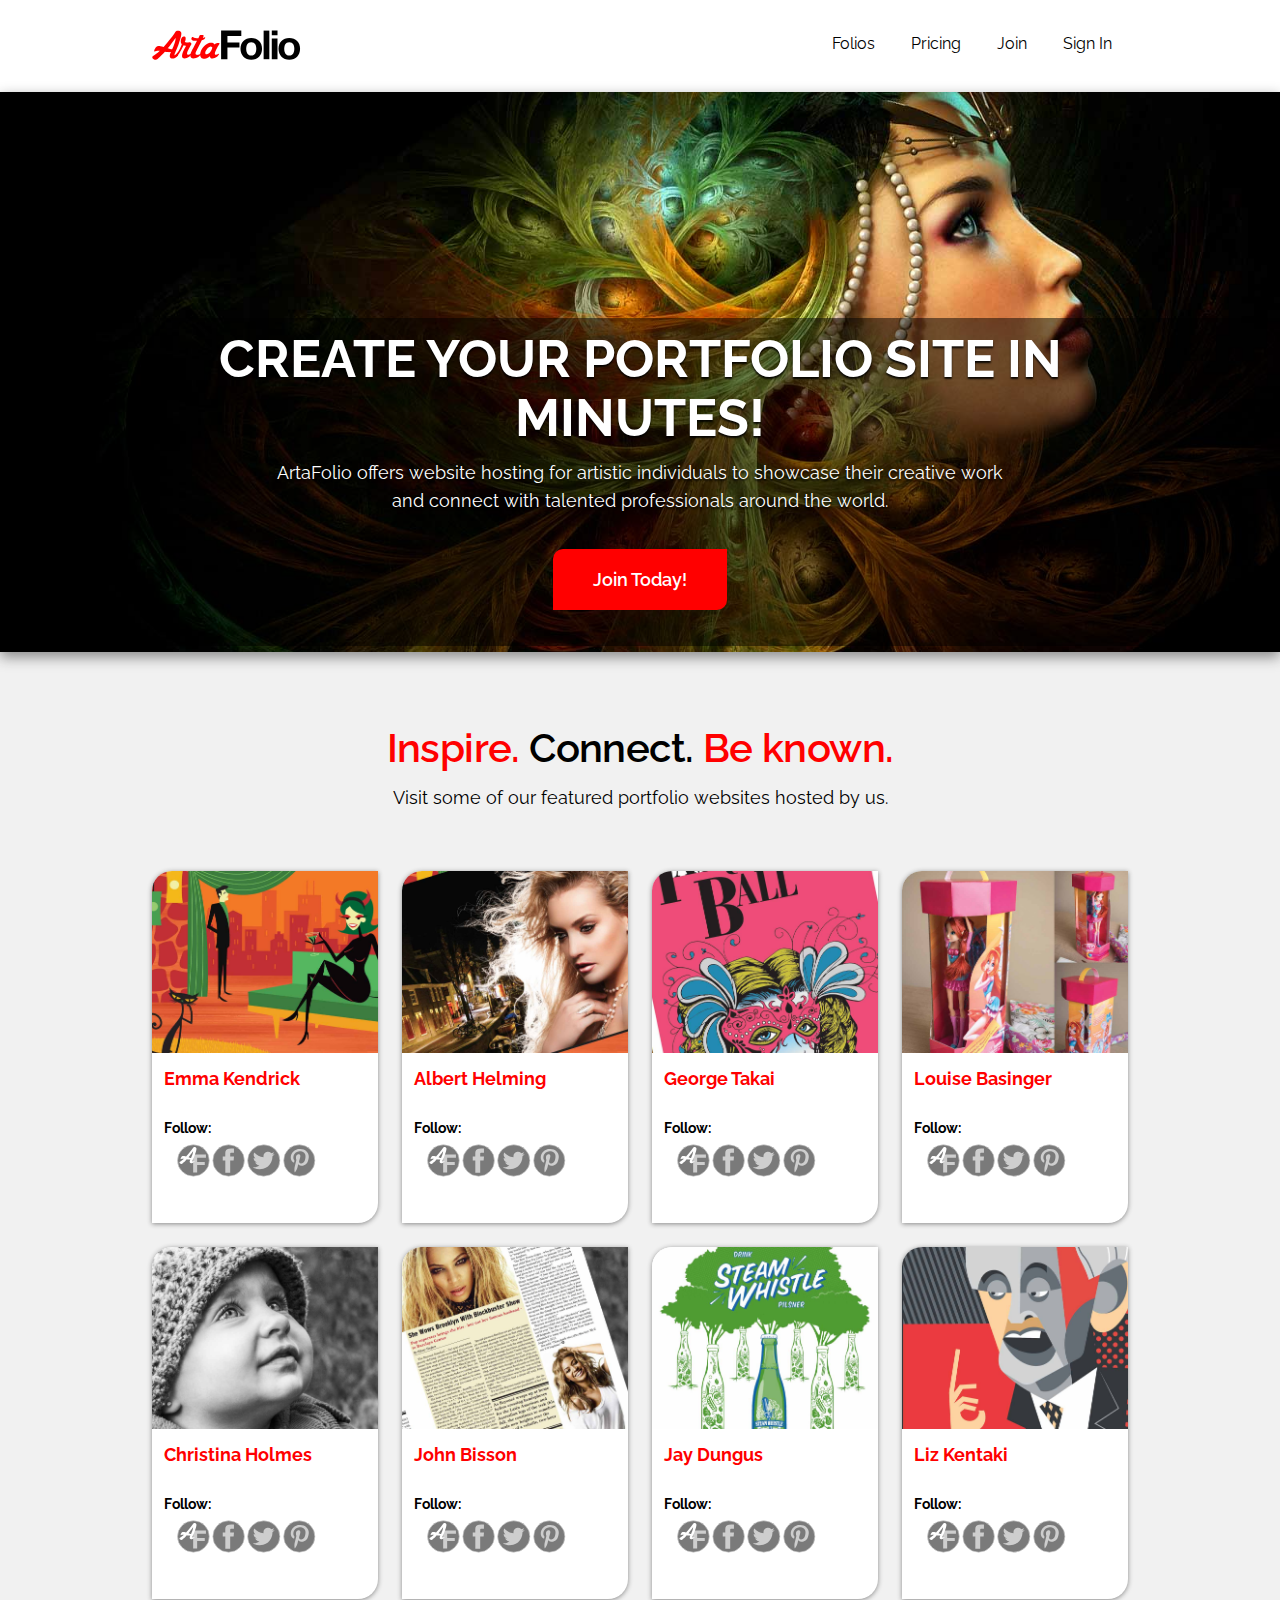
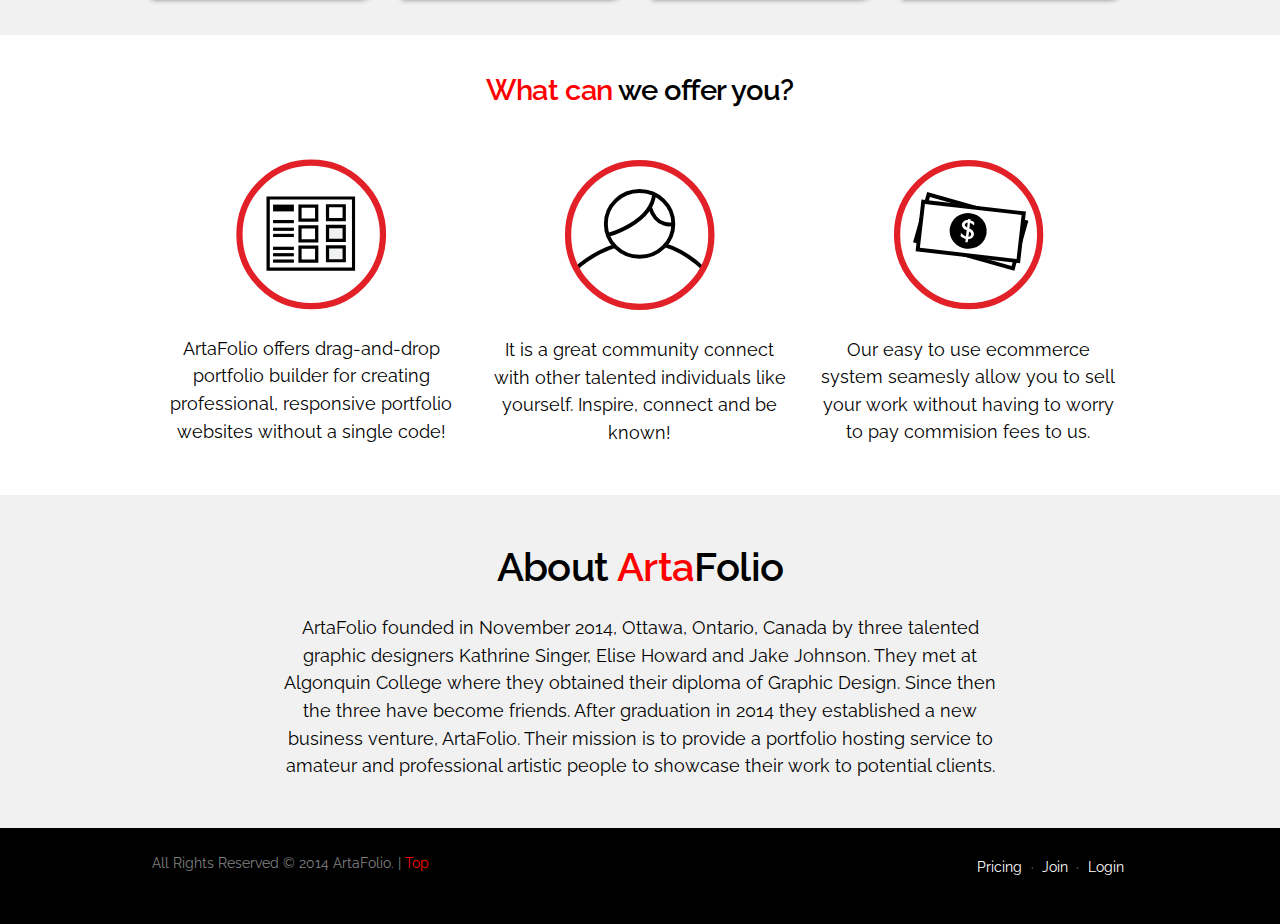
==== index.html @ c2d0f105 "Small text adjustment" ====
<!DOCTYPE html>
<html lang="en-ca">
<head>
    <meta charset="utf-8">
    <title>ArtaFolio - Create professiona</title>
    <link href="css/main.css" rel="stylesheet">
    <link href="css/grid.css" rel="stylesheet">
    <link href="css/typography.css" rel="stylesheet">
    <link href='http://fonts.googleapis.com/css?family=Raleway' rel='stylesheet' type='text/css'>
    <meta name="viewport" content="width=device-width,initial-scale=1">
</head>
<body>
    
<ul class="skip-links">
    <li><a href="#main">Skip to the main content</a></li>
    <li><a href="#nav">Skip to navigation</a></li>
</ul>
    
<header id="top" role="banner" class="gutter">
    <div class="grid grid-middle masthead pad-bottom-half">
        <div class="unit unit-xs-1 unit-s-1 unit-m-1-2 unit-l-1-2 pad-t-1-2 pad-b-1-2 center logo-left">
            <a href="index.html"><img src="images/af-logo-01.svg" class="logo push-0" alt="ArtaFolio Logo"></a>
        </div>
        <nav id="navigation" role="navigation" class="unit unit-xs-1 unit-s-1 unit-m-1-2 unit-l-1-2 float-right center">
            <ul class="nav push-0">
                <li><a class="island-1-2" href="folios.html">Folios</a></li>
                <li><a class="island-1-2" href="pricing.html">Pricing</a></li>
                <li><a class="island-1-2" href="signup.html">Join</a></li>
                <li><a class="island-1-2" href="login.html">Sign In</a></li>
            </ul>
        </nav>
    </div>
</header>

<main role="main" id="main">
    <div class="billboard">
        <div class="billboard-inside gutter pad-bottom pad-top-half">
            <h1 class="yotta h1 push-0 wrapper">Create your portfolio site in minutes!</h1>
            <p class="af-description push-0 mega pad-bottom pad-top-half">ArtaFolio offers website hosting for artistic individuals to showcase their creative work and connect with talented professionals around the world.</p>
            <div class="button-center pad-top pad-bottom">
                <a class="button-red mega strong" title="Get Started" href="pricing.html">Join Today!</a>
            </div>
        </div>
    </div>
    
    <div class="pad-top portfolio-wrapper pad-bottom">
        <div class="island">
            <h2 class="strong center zetta gutter pad-top push-0"><span class="red">Inspire.</span> Connect. <span class="red">Be known.</span></h2>
            <p class="center p-center mega pad-top-half">Visit some of our featured portfolio websites hosted by us.</p>
        </div>
        
        <div class="artblock-wrapper">
            <div class="grid gutter-1-2">
                <div class="island-1-2 unit unit-xs-1 unit-s-1-2 unit-m-1-3 unit-l-1-4">
                    <div class="artist-wrapper">
                        <div>
                            <a href="index.html"><img class="img img-wrap" src="images/artist1.jpg" alt="Artist's Portfolio"></a>
                        </div>
                        <div>
                            <h4 class="mega gutter-1-2 pad-top-half"><a href="index.html">Emma Kendrick</a></h4>
                        </div>
                        <div class="grid unit">
                            <h5 class="milli gutter-1-2 push-0">Follow:</h5>
                            <div class="grid social-network">
                                <ul class="gutter">
                                    <li><a href="index.html"><img class="img-size" src="images/af.svg" alt="ArtaFolio"></a></li>
                                    <li><a href="http://www.facebook.com"><img class="img-size" src="images/a-facebook.svg" alt="Facebook"></a></li>
                                    <li><a href="http://www.twitter.com"><img class="img-size" src="images/a-twitter.svg" alt="Twitter"></a></li>
                                    <li><a href="http://www.pinterest.com"><img class="img-size" src="images/a-pinterest.svg" alt="Pinterest"></a></li>
                                </ul>
                            </div>
                        </div>
                    </div>
                </div>

                <div class="island-1-2 unit unit-xs-1 unit-s-1-2 unit-m-1-3 unit-l-1-4">
                    <div class="artist-wrapper">
                        <div>
                            <a href="index.html"><img class="img img-wrap" src="images/artist2.jpg" alt="Artist's Portfolio"></a>
                        </div>
                        <div>
                            <h4 class="mega gutter-1-2 pad-top-half"><a href="index.html">Albert Helming</a></h4>
                        </div>
                        <div class="grid unit">
                            <h5 class="milli gutter-1-2 push-0">Follow:</h5>
                            <div class="grid social-network">
                                <ul class="gutter">
                                    <li><a href="index.html"><img class="img-size" src="images/af.svg" alt="ArtaFolio"></a></li>
                                    <li><a href="http://www.facebook.com"><img class="img-size" src="images/a-facebook.svg" alt="Facebook"></a></li>
                                    <li><a href="http://www.twitter.com"><img class="img-size" src="images/a-twitter.svg" alt="Twitter"></a></li>
                                    <li><a href="http://www.pinterest.com"><img class="img-size" src="images/a-pinterest.svg" alt="Pinterest"></a></li>
                                </ul>
                            </div>
                        </div>
                    </div>
                </div>

                <div class="island-1-2 unit unit-xs-1 unit-s-1-2 unit-m-1-3 unit-l-1-4">
                    <div class="artist-wrapper">
                        <div>
                            <a href="index.html"><img class="img img-wrap" src="images/artist3.jpg" alt="Artist's Portfolio"></a>
                        </div>
                        <div>
                            <h4 class="mega gutter-1-2 pad-top-half"><a href="index.html">George Takai</a></h4>
                        </div>
                        <div class="grid unit">
                            <h5 class="milli gutter-1-2 push-0">Follow:</h5>
                            <div class="grid social-network">
                                <ul class="gutter">
                                    <li><a href="index.html"><img class="img-size" src="images/af.svg" alt="ArtaFolio"></a></li>
                                    <li><a href="http://www.facebook.com"><img class="img-size" src="images/a-facebook.svg" alt="Facebook"></a></li>
                                    <li><a href="http://www.twitter.com"><img class="img-size" src="images/a-twitter.svg" alt="Twitter"></a></li>
                                    <li><a href="http://www.pinterest.com"><img class="img-size" src="images/a-pinterest.svg" alt="Pinterest"></a></li>
                                </ul>
                            </div>
                        </div>
                    </div>
                </div>

                <div class="island-1-2 unit unit-xs-1 unit-s-1-2 unit-m-1-3 unit-l-1-4">
                    <div class="artist-wrapper">
                        <div>
                            <a href="index.html"><img class="img img-wrap" src="images/artist4.jpg" alt="Artist's Portfolio"></a>
                        </div>
                        <div>
                            <h4 class="mega gutter-1-2 pad-top-half"><a href="index.html">Louise Basinger</a></h4>
                        </div>
                        <div class="grid unit">
                            <h5 class="milli gutter-1-2 push-0">Follow:</h5>
                            <div class="grid social-network">
                                <ul class="gutter">
                                    <li><a href="index.html"><img class="img-size" src="images/af.svg" alt="ArtaFolio"></a></li>
                                    <li><a href="http://www.facebook.com"><img class="img-size" src="images/a-facebook.svg" alt="Facebook"></a></li>
                                    <li><a href="http://www.twitter.com"><img class="img-size" src="images/a-twitter.svg" alt="Twitter"></a></li>
                                    <li><a href="http://www.pinterest.com"><img class="img-size" src="images/a-pinterest.svg" alt="Pinterest"></a></li>
                                </ul>
                            </div>
                        </div>
                    </div>
                </div>

                <div class="island-1-2 unit unit-xs-1 unit-s-1-2 unit-m-1-3 unit-l-1-4">
                    <div class="artist-wrapper">
                        <div>
                            <a href="index.html"><img class="img img-wrap" src="images/artist5.jpg" alt="Artist's Portfolio"></a>
                        </div>
                        <div>
                            <h4 class="mega gutter-1-2 pad-top-half"><a href="index.html">Christina Holmes</a></h4>
                        </div>
                        <div class="grid unit">
                            <h5 class="milli gutter-1-2 push-0">Follow:</h5>
                            <div class="grid social-network">
                                <ul class="gutter">
                                    <li><a href="index.html"><img class="img-size" src="images/af.svg" alt="ArtaFolio"></a></li>
                                    <li><a href="http://www.facebook.com"><img class="img-size" src="images/a-facebook.svg" alt="Facebook"></a></li>
                                    <li><a href="http://www.twitter.com"><img class="img-size" src="images/a-twitter.svg" alt="Twitter"></a></li>
                                    <li><a href="http://www.pinterest.com"><img class="img-size" src="images/a-pinterest.svg" alt="Pinterest"></a></li>
                                </ul>
                            </div>
                        </div>
                    </div>
                </div>

                <div class="island-1-2 unit unit-xs-1 unit-s-1-2 unit-m-1-3 unit-l-1-4">
                    <div class="artist-wrapper">
                        <div>
                            <a href="index.html"><img class="img img-wrap" src="images/artist6.jpg" alt="Artist's Portfolio"></a>
                        </div>
                        <div>
                            <h4 class="mega gutter-1-2 pad-top-half"><a href="index.html">John Bisson</a></h4>
                        </div>
                        <div class="grid unit">
                            <h5 class="milli gutter-1-2 push-0">Follow:</h5>
                            <div class="grid social-network">
                                <ul class="gutter">
                                    <li><a href="index.html"><img class="img-size" src="images/af.svg" alt="ArtaFolio"></a></li>
                                    <li><a href="http://www.facebook.com"><img class="img-size" src="images/a-facebook.svg" alt="Facebook"></a></li>
                                    <li><a href="http://www.twitter.com"><img class="img-size" src="images/a-twitter.svg" alt="Twitter"></a></li>
                                    <li><a href="http://www.pinterest.com"><img class="img-size" src="images/a-pinterest.svg" alt="Pinterest"></a></li>
                                </ul>
                            </div>
                        </div>
                    </div>
                </div>

                <div class="island-1-2 unit unit-xs-1 unit-s-1-2 unit-m-1-3 unit-l-1-4">
                    <div class="artist-wrapper">
                        <div>
                            <a href="index.html"><img class="img img-wrap" src="images/artist7.jpg" alt="Artist's Portfolio"></a>
                        </div>
                        <div>
                            <h4 class="mega gutter-1-2 pad-top-half"><a href="index.html">Jay Dungus</a></h4>
                        </div>
                        <div class="grid unit">
                            <h5 class="milli gutter-1-2 push-0">Follow:</h5>
                            <div class="grid social-network">
                                <ul class="gutter">
                                    <li><a href="index.html"><img class="img-size" src="images/af.svg" alt="ArtaFolio"></a></li>
                                    <li><a href="http://www.facebook.com"><img class="img-size" src="images/a-facebook.svg" alt="Facebook"></a></li>
                                    <li><a href="http://www.twitter.com"><img class="img-size" src="images/a-twitter.svg" alt="Twitter"></a></li>
                                    <li><a href="http://www.pinterest.com"><img class="img-size" src="images/a-pinterest.svg" alt="Pinterest"></a></li>
                                </ul>
                            </div>
                        </div>
                    </div>
                </div>

                <div class="island-1-2 unit unit-xs-1 unit-s-1-2 unit-m-1-3 unit-l-1-4">
                    <div class="artist-wrapper">
                        <div>
                            <a href="index.html"><img class="img img-wrap" src="images/artist8.jpg" alt="Artist's Portfolio"></a>
                        </div>
                        <div>
                            <h4 class="mega gutter-1-2 pad-top-half"><a href="index.html">Liz Kentaki</a></h4>
                        </div>
                        <div class="grid unit">
                            <h5 class="milli gutter-1-2 push-0">Follow:</h5>
                            <div class="grid social-network">
                                <ul class="gutter">
                                    <li><a href="index.html"><img class="img-size" src="images/af.svg" alt="ArtaFolio"></a></li>
                                    <li><a href="http://www.facebook.com"><img class="img-size" src="images/a-facebook.svg" alt="Facebook"></a></li>
                                    <li><a href="http://www.twitter.com"><img class="img-size" src="images/a-twitter.svg" alt="Twitter"></a></li>
                                    <li><a href="http://www.pinterest.com"><img class="img-size" src="images/a-pinterest.svg" alt="Pinterest"></a></li>
                                </ul>
                            </div>
                        </div>
                    </div>
                </div>
            </div>
        </div>
    </div>
    
    <div class="wrapper-white island">
        <div class="grid pad-top-half">
            <div class="artblock-wrapper">
                <div class="unit unit-xs-1 unit-s-1 unit-m-1 unit-l-1">
                    <h2 class="center strong gutter-half exa"><span class="red">What can</span> we offer you?</h2>
                </div>
            
                <div class="grid pad-top">
                    <div class="gutter-half unit unit-xs-1 unit-s-1 unit-m-1-3 unit-l-1-3">
                        <img class="pad-top pad-bottom half-size" src="images/af-icons-02.svg" alt="Create your own portfolio site">
                        <p class="mega center">ArtaFolio offers drag-and-drop portfolio builder for creating professional, responsive portfolio websites without a single code!</p>
                    </div>
                    <div class="gutter-half unit unit-xs-1 unit-s-1-2 unit-m-1-3 unit-l-1-3">
                        <img class="pad-top pad-bottom half-size" src="images/af-icons-01.svg" alt="Connect with other artists">
                        <p class="mega center">It is a great community connect with other talented individuals like yourself. Inspire, connect and be known!</p>
                    </div>
                    <div class="gutter-half unit unit-xs-1 unit-s-1-2 unit-m-1-3 unit-l-1-3">
                        <img class="pad-top pad-bottom half-size" src="images/af-icons-03.svg" alt="Sell your own works">
                        <p class="mega center">Our easy to use ecommerce system seamesly allow you to sell your work without having to worry to pay commision fees to us.<p>
                    </div>
                </div>
            </div>
        </div>
    </div>

    <div class="portfolio-wrapper island">
        <h2 class="strong center zetta island push-0">About <span class="red">Arta</span>Folio</h2>
        <p class="center p-center mega">ArtaFolio founded in November 2014, Ottawa, Ontario, Canada by three talented graphic designers Kathrine Singer, Elise Howard and Jake Johnson. They met at Algonquin College where they obtained their diploma of Graphic Design. Since then the three have become friends. After graduation in 2014 they established a new business venture, ArtaFolio. Their mission is to provide a portfolio hosting service to amateur and professional artistic people to showcase their work to potential clients.</p> 
    </div>
</main>    
    
<footer class="footer pad-bottom pad-top">
    <div role="contentinfo" class="wrapper-footer">
        <p class="copyright gutter milli">All Rights Reserved © 2014 ArtaFolio. | <a href="#top">Top</a></p>
        <nav>
            <ul class="nav nav-footer gutter">
                <li class="milli"><a href="pricing.html">Pricing</a></li>
                <li class="milli"><a href="signup.html">Join</a></li>
                <li class="milli"><a href="login.html">Login</a></li>
            </ul>
        </nav>
    </div>
</footer>
</body>
</html>
---- css/main.css ----
@-moz-viewport { width: device-width; scale: 1; }
@-ms-viewport { width: device-width; scale: 1; }
@-o-viewport { width: device-width; scale: 1; }
@-webkit-viewport { width: device-width; scale: 1; }
@viewport { width: device-width; scale: 1; }

html {
    margin: 0;
    padding: 0;

    box-sizing: border-box;

    font: normal 100%/1.5 sans-serif;
    -moz-text-size-adjust: 100%;
    -ms-text-size-adjust: 100%;
    -webkit-text-size-adjust: 100%;
    text-size-adjust: 100%;
}

@media only screen and (min-width: 70em) {
    
    html {
        font-size: 110%;
    }
    
}

@media only screen and (min-width: 90em) {
    
    html {
        font-size: 120%;
    }
    
}

@media only screen and (min-width: 120em) {
    
    html {
        font-size: 130%;
    }
    
}

*, *:before, *:after {
    box-sizing: inherit;
}

body {
    margin: 0;
    padding: 0;
    height: 100vh;
}

.body-login {
    background-color: #f1f1f1;
}

/* ------------ KEYBOARD USE SETTINGS and LINKS starts ------------ */

a,
a:link, 
a:visited {
    outline:  none;
    color: red;
    text-decoration: none;
}

a:focus {
    outline: 2px solid #c1c1c1;
}

a:hover,
a:active {
    outline: none;
}

.skip-links {
    margin: 0;
    padding: 0;
    list-style-type: none;
}

.skip-links a {
    position: absolute;
    top: -3em;
    padding: 0.5em 0.75em;
    background-color: #000;
    color: #fff;
    font-weight: bold;
    font-size: 1.25em;
    text-decoration: none;
}

.skip-links a:focus {
    top: 0;
}

/* ------------ KEYBOARD USE SETTINGS and LINKS ends ------------ */
.img {
    display: block;
    width: 100%;
}

.img-wrap {
    border-radius: 20px 0px 0px 0px;
}

/* ------------ NAVIGATION starts ------------ */

.masthead {
    overflow: hidden;
}

.logo {
    height: 2em;
    margin-left: auto;
    margin-right: auto;
}

.nav {
    list-style-type: none;
    padding: 0;
    margin: 0;
}

.top-bar {
    background-color: #fff;
}

.nav a,
.nav a:link,
.nav a:visited {
    display: block;
    padding: 1rem;
    color: #000;
    text-decoration: none;
    background-color: #fff;
    border-radius: 10px 0px 10px 0px;
}

.nav-footer {
    list-style-type: none;
    padding: 0;
    margin: 0;
}

.nav a:hover,
.nav a:focus,
.nav a:active 
.nav .nav-current,
.nav .nav-current:link,
.nav .nav-current:visited {
    background-color: red;
    color: #fff;
    border-radius: 10px 0px 10px 0px;
    transition: all 0.3s ease 0s;
}

/* ------------ NAVIGATION ends ------------ */

/* ------------ BILLBOARD starts ------------ */

.billboard {
    margin: inherit;
    background-image: url(../images/artafolio.jpg);
    background-size: cover;
    background-repeat: no-repeat;
    background-position: top center;
    background-color: black;
    overflow: hidden;
    position: relative;
    height: 35rem;
    width: 100%;
    box-shadow: 0px 5px 13px #888888;
}

.billboard-inside {
    background-color: rgba(0,0,0,0.5);
    position: absolute;
    bottom: 1%;
    margin: 0 auto;
    width: 100%;
}

.bb-wrapper {
    background-color: #f1f1f1;
    border-top: 1px solid #c2c2c2;
}

.h1 {
    color: #fff;
    text-align: center;
    text-transform: uppercase;
    text-shadow: 0px 2px 2px rgba(0, 0, 0, 0.9);
    margin: 0;
}

h2 {
    font-weight: 500;
}

.af-description {
    text-align: center;
    font-size: 1.2em;
    color: #fff;
    text-shadow: 0px 2px 2px rgba(0, 0, 0, 0.9); 
}

/* ------------ BILLBOARD ends ------------ */

/* ------------ FEATURED starts ------------ */

.portfolio-wrapper {
    background-color: #f1f1f1;
}

.artist-wrapper {
    background-color: #fff;
    border-radius: 20px 0px 20px 0px;
    box-shadow: 0px 1px 5px #888888;  
    height: 100%;
}

.overflow {
    clear: left;
    padding: 0;
    margin: 0;
    float: left;
}

.social-network {
    margin: 0;
    height: auto;
    display: block;
}

.social-network li {
    line-height: 3rem;
}

.social-network ul li {
    margin: 2% 0;
    padding: 0;
    float: left;	
    border: 0px solid lightgray;
    list-style: none;
}

.img-size {
    width: 2.2em;
}

.img-size-lg {
    width: 4.2em;
}

.img-size-xlg {
    width: 18em;
}

.strong {
    font-weight: 600;
}

/* ------------ FEATURED ends ------------ */

/* ------------ COLOURS CENTERED-ELEMENTS MISC starts ------------ */

.center {
    text-align: center;
}

.center-div {
    margin-left: auto;
    margin-right: auto;    
}

.section-dark {
    background-color: #fff;
}

.red {
    color: red;
}

.black {
    color: #000;
}

.white {
    color: #fff;
}

.wrapper-white {
    background-color: #fff;
}

.br {
    display: block; 
}

ul {
    list-style: none;
    padding: 0;
    margin: 0;
}

li {
    padding-bottom: .5em;
}

.half-size {
    width: 50%;
    display: block;
    margin: 0 auto;
}

.mar-pad-0 { 
    margin: 0; 
    padding: 0;
}

/* ------------ COLOURS CENTERED-ELEMENTS MISC ends ------------ */

/* ------------ Buttons starts ------------ */

.button-center {
    text-align: center;
}

.button-red, 
.button-red:link, 
.button-red:visited,
.button-red:active {

    background: red; 
    text-align: center; 
    padding: 20px 40px 20px 40px; 
    color: #fff;  
    text-decoration: none;  
    line-height: 2em; 
    margin-top: 20px;
    border-radius: 10px 0px;
    transition: all 0.3s ease 0s;
}

.button-red:hover {
    background: #fff;
    color: red;
}

/* ------------ Buttons ends ------------ */

/* ------------ FOOTER starts ------------ */

.footer {
    background-color: #000;
    overflow: hidden;
}

/* ------------ FOOTER ends ------------ */

/* ------------ FORMS starts ------------ */

.forms {
    background-color: #fff;
    overflow: hidden;
}

label{
    display: block;
}

input + label {
    display: inline-block;
}

input {
    border-radius: 10px;
    border: 1px solid #000;
    padding: 1em;
    color: grey;
}

textarea {
    width: 100%;
    height: 22em;
}

button {
    font-size: 1.5em;
    font-family: sans-serif;
    background-color: red;
    cursor: pointer;
    color: #fff;
    border: 0px;
    padding: 20px;
    border-radius: 10px 0px;
    transition: all 0.3s ease 0s;
}

.button {
    text-align: center;
}

button:hover {
    background-color: #000;;
}

fieldset {
    padding: 0;
    border-style: none;
}

.field {
    width: 100%;
    height: 3em;
}

.radio {
    white-space: nowrap;
    padding-right: 1em;
}

/* ------------ PRICE starts ------------ */

.price-list li {
    list-style-type: none;
    width: auto;
    padding: .5em;
    margin: 0;
    background-color: #f1f1f1;
    border-bottom: 1px solid #f1f1f1;
    display: block;
    text-align: center;
    height: 100%;
}


.price-list ul {
    display: block;
}

.price-wrapper {
    margin: 0;
    padding: 0;
}

.price-list {
    padding: 0;
    margin: 0;
}

.price-title {
    background: black; 
    text-align: center; 
    padding: 20px 30px 20px 30px; 
    color: #fff;  
    text-decoration: none;  
    line-height: 2em; 
    margin: 0px;
    border-radius: 10px 0px;
}

/* ------------ PRICE ends ------------ */

/* ------------ NAVIGATION footer starts ------------ */

.nav-footer {
    list-style-type: none;
    padding: 0;
    margin: 0;
}

.nav-footer a,
.nav-footer a:link,
.nav-footer a:visited {
    display: block;
    padding: .5rem;
    color: #fff;
    text-decoration: none;
    background-color: #000;
    border-radius: 10px 0px 10px 0px;
}

.nav-footer a:hover,
.nav-footer a:focus,
.nav-footer a:active 
.nav-footer .nav-footer-current,
.nav-footer .nav-footer-current:link,
.nav-footer .nav-footer-current:visited {
    background-color: red;
    color: #fff;
    border-radius: 10px 0px 10px 0px;
    transition: all 0.3s ease 0s;
}

.wrapper-footer {
    color: grey;
}

/* ------------ NAVIGATION footer ends ------------ */


@media only screen and (min-width: 33em) {
    
    .nav, nav-footer {
        text-align: center;
    }

    .nav li, nav-footer li {
        display: inline-block;
    }
    
    .copyright {
        text-align: center;
    }
    
    .hidden {
        display: inline;
    }
    
    .nav-footer a,
    .nav-footer a:link,
    .nav-footer a:visited {
        display: inline-block;
        padding: .3em;
    }

    .nav-footer li::after {
        content: "·";
        display: inline-block;
        width: 0.5em;

        color: #666;
        text-align: right;
    }

    .nav-footer li:last-child::after {
        content: none;
    }
    
    .af-description, .p-center {
        width: 80%;
        margin-left: auto;
        margin-right: auto;
  }
    
    .form-wrapper {
        width: 30em;
    }
    
    .price-wrapper {
        margin-left: auto;
        margin-right: auto;
   }
    
    form {
        margin-left: auto;
        margin-right: auto;
        width: 23em;
    }
    
    .pr {
        width: 80%;
    }
        
}

@media only screen and (min-width: 51em) {
    
    .nav {
        text-align: center;
    }
    
    .nav-footer {
        float: right;
    }
    
    .copyright {
        float: left;
    }
    
    .artblock-wrapper, .wrapper-footer {
        width: 90%;
        margin-left: auto;
        margin-right: auto;
    }
    
    .logo-left {
        text-align: left;
    }
    
    .nav {
        float: right;
    }
    
     .af-description, .p-center, .wrapper{
        width: 80%;
        margin-left: auto;
        margin-right: auto;
     }
    
    header {
        width: 85%;
        margin-left: auto;
        margin-right: auto;
    }
    
    .pr {
        width: 100%;
    }
    
    .float-left {
        float: left;
        clear: left;
        text-align: left;
        padding: 0;
    }
    
    .float-right {
        float: right;
        clear: right;
        text-align: right;
        padding: 0;
    }
    
    .original {
        width: 100%;
    }
    
}

@media only screen and (min-width: 70em) {
    
    .artblock-wrapper, .wrapper-footer, header {
        width: 80%;
        margin-left: auto;
        margin-right: auto;
    }
    
    .af-description, .p-center {
        width: 60%;
        margin-left: auto;
        margin-right: auto;
    }        
    
}
---- css/grid.css ----
.grid {
  margin: 0;
  padding: 0;
  letter-spacing: -0.31em;
  text-rendering: optimizespeed;
  display: -webkit-flex;
  -webkit-flex-flow: row wrap;
  display: -ms-flexbox;
  -ms-flex-flow: row wrap;
}

.grid-bottom {
  -webkit-align-items: flex-end;
  -ms-align-items: flex-end;
}

.grid-middle {
  -webkit-align-items: center;
  -ms-align-items: center;
}

.opera-only :-o-prefocus, .grid {
  word-spacing: -0.43em;
}

.unit {
  letter-spacing: normal;
  text-rendering: auto;
  vertical-align: top;
  word-spacing: normal;
  display: inline-block;
  visibility: visible;
}

.grid-bottom .unit {
  vertical-align: bottom;
}

.grid-middle .unit {
  vertical-align: middle;
}

.unit-xs-hidden {
  display: none;
  visibility: hidden;
}

.unit-xs-1 {
  display: block;
  visibility: visible;
  width: 100%;
}

.unit-offset-xs-0 {
  margin-left: 0;
}

.unit-xs-1-2 {
  width: 50.0000%;
}

.unit-offset-xs-1-2 {
  margin-left: 50.0000%;
}

.unit-xs-1-3 {
  width: 33.3333%;
}

.unit-offset-xs-1-3 {
  margin-left: 33.3333%;
}

.unit-xs-2-3 {
  width: 66.6667%;
}

.unit-offset-xs-2-3 {
  margin-left: 66.6667%;
}

.unit-xs-1-4 {
  width: 25.0000%;
}

.unit-offset-xs-1-4 {
  margin-left: 25.0000%;
}

.unit-xs-3-4 {
  width: 75.0000%;
}

.unit-offset-xs-3-4 {
  margin-left: 75.0000%;
}

.unit-xs-1-2,.unit-xs-1-3,.unit-xs-2-3,.unit-xs-1-4,.unit-xs-3-4 {
  display: inline-block;
  visibility: visible;
}

@media only screen and (min-width: 33em) {

.unit-s-hidden {
  display: none;
  visibility: hidden;
}

.unit-s-1 {
  display: block;
  visibility: visible;
  width: 100%;
}

.unit-offset-s-0 {
  margin-left: 0;
}

.unit-s-1-2 {
  width: 50.0000%;
}

.unit-offset-s-1-2 {
  margin-left: 50.0000%;
}

.unit-s-1-3 {
  width: 33.3333%;
}

.unit-offset-s-1-3 {
  margin-left: 33.3333%;
}

.unit-s-2-3 {
  width: 66.6667%;
}

.unit-offset-s-2-3 {
  margin-left: 66.6667%;
}

.unit-s-1-4 {
  width: 25.0000%;
}

.unit-offset-s-1-4 {
  margin-left: 25.0000%;
}

.unit-s-3-4 {
  width: 75.0000%;
}

.unit-offset-s-3-4 {
  margin-left: 75.0000%;
}

.unit-s-1-2,.unit-s-1-3,.unit-s-2-3,.unit-s-1-4,.unit-s-3-4 {
  display: inline-block;
  visibility: visible;
}

}

@media only screen and (min-width: 51em) {

.unit-m-hidden {
  display: none;
  visibility: hidden;
}

.unit-m-1 {
  display: block;
  visibility: visible;
  width: 100%;
}

.unit-offset-m-0 {
  margin-left: 0;
}

.unit-m-1-2 {
  width: 50.0000%;
}

.unit-offset-m-1-2 {
  margin-left: 50.0000%;
}

.unit-m-1-3 {
  width: 33.3333%;
}

.unit-offset-m-1-3 {
  margin-left: 33.3333%;
}

.unit-m-2-3 {
  width: 66.6667%;
}

.unit-offset-m-2-3 {
  margin-left: 66.6667%;
}

.unit-m-1-4 {
  width: 25.0000%;
}

.unit-offset-m-1-4 {
  margin-left: 25.0000%;
}

.unit-m-3-4 {
  width: 75.0000%;
}

.unit-offset-m-3-4 {
  margin-left: 75.0000%;
}

.unit-m-1-2,.unit-m-1-3,.unit-m-2-3,.unit-m-1-4,.unit-m-3-4 {
  display: inline-block;
  visibility: visible;
}

}

@media only screen and (min-width: 70em) {

.unit-l-hidden {
  display: none;
  visibility: hidden;
}

.unit-l-1 {
  display: block;
  visibility: visible;
  width: 100%;
}

.unit-offset-l-0 {
  margin-left: 0;
}

.unit-l-1-2 {
  width: 50.0000%;
}

.unit-offset-l-1-2 {
  margin-left: 50.0000%;
}

.unit-l-1-3 {
  width: 33.3333%;
}

.unit-offset-l-1-3 {
  margin-left: 33.3333%;
}

.unit-l-2-3 {
  width: 66.6667%;
}

.unit-offset-l-2-3 {
  margin-left: 66.6667%;
}

.unit-l-1-4 {
  width: 25.0000%;
}

.unit-offset-l-1-4 {
  margin-left: 25.0000%;
}

.unit-l-3-4 {
  width: 75.0000%;
}

.unit-offset-l-3-4 {
  margin-left: 75.0000%;
}

.unit-l-1-2,.unit-l-1-3,.unit-l-2-3,.unit-l-1-4,.unit-l-3-4 {
  display: inline-block;
  visibility: visible;
}

}
---- css/typography.css ----
html {
  font: normal 100%/1.5 'Raleway', sans-serif;
}

h2, h3, h4, h5, h6,
p, ul, ol, dl, dd, figure,
blockquote, details, hr,
fieldset, pre, table {
  margin: 0 0 1.5rem;
}

.yotta {
  font-size: 3.2807rem;
  line-height: 1.1154;
}

.zetta {
  font-size: 2.5273rem;
  line-height: 1.1798;
}

h1, .exa {
  font-size: 1.8020rem;
  line-height: 1.3648;
  margin: 0;

}

h2, .peta {
  font-size: 1.6018rem;
  line-height: 1.8729;
  letter-spacing: -0.015em;
}

h3, .tera {
  font-size: 1.4238rem;
  line-height: 1.2835;
}

h4, .giga {
  font-size: 1.2656rem;
  line-height: 1.27;
}

h5, .mega {
  font-size: 1.1250rem;
  line-height: 1.5333;
}

h6, .kilo {
  font-size: 1.0000rem;
  line-height: 1.5000;
}

small, .milli {
  font-size: 0.8889rem;
  line-height: 1.6875;
}

.micro {
  font-size: 0.7901rem;
  line-height: 1.3984;
}

sub,
sup {
  font-size: 75%;
  line-height: 1px;
  position: relative;
  vertical-align: baseline;
}

sup {
  top: -0.5em;
}

sub {
  bottom: -0.25em;
}

.push {
  margin-bottom: 1.5rem;
}

.push-none, .push-0 {
  margin-bottom: 0;
}

.push-double, .push-2 {
  margin-bottom: 3.0000rem;
}

.push-half, .push-1-2 {
  margin-bottom: 0.7500rem;
}

.pad-top, .pad-t {
  padding-top: 1.5rem;
}

.pad-bottom, .pad-b {
  padding-bottom: 1.5rem;
}

.pad-top-double, .pad-t-2 {
  padding-top: 3.0000rem;
}

.pad-bottom-double, .pad-b-2 {
  padding-bottom: 3.0000rem;
}

.pad-top-half, .pad-t-1-2 {
  padding-top: 0.7500rem;
}

.pad-bottom-half, .pad-b-1-2 {
  padding-bottom: 0.7500rem;
}

.island {
  padding: 1.5rem;
}

.island-half, .island-1-2 {
  padding: 0.7500rem;
}

.island-double, .island-2 {
  padding: 3.0000rem;
}

.gutter {
  padding-left: 1.5rem;
  padding-right: 1.5rem;
}

.gutter-half, .gutter-1-2 {
  padding-left: 0.7500rem;
  padding-right: 0.7500rem;
}

.gutter-double, .gutter-2 {
  padding-left: 3.0000rem;
  padding-right: 3.0000rem;
}
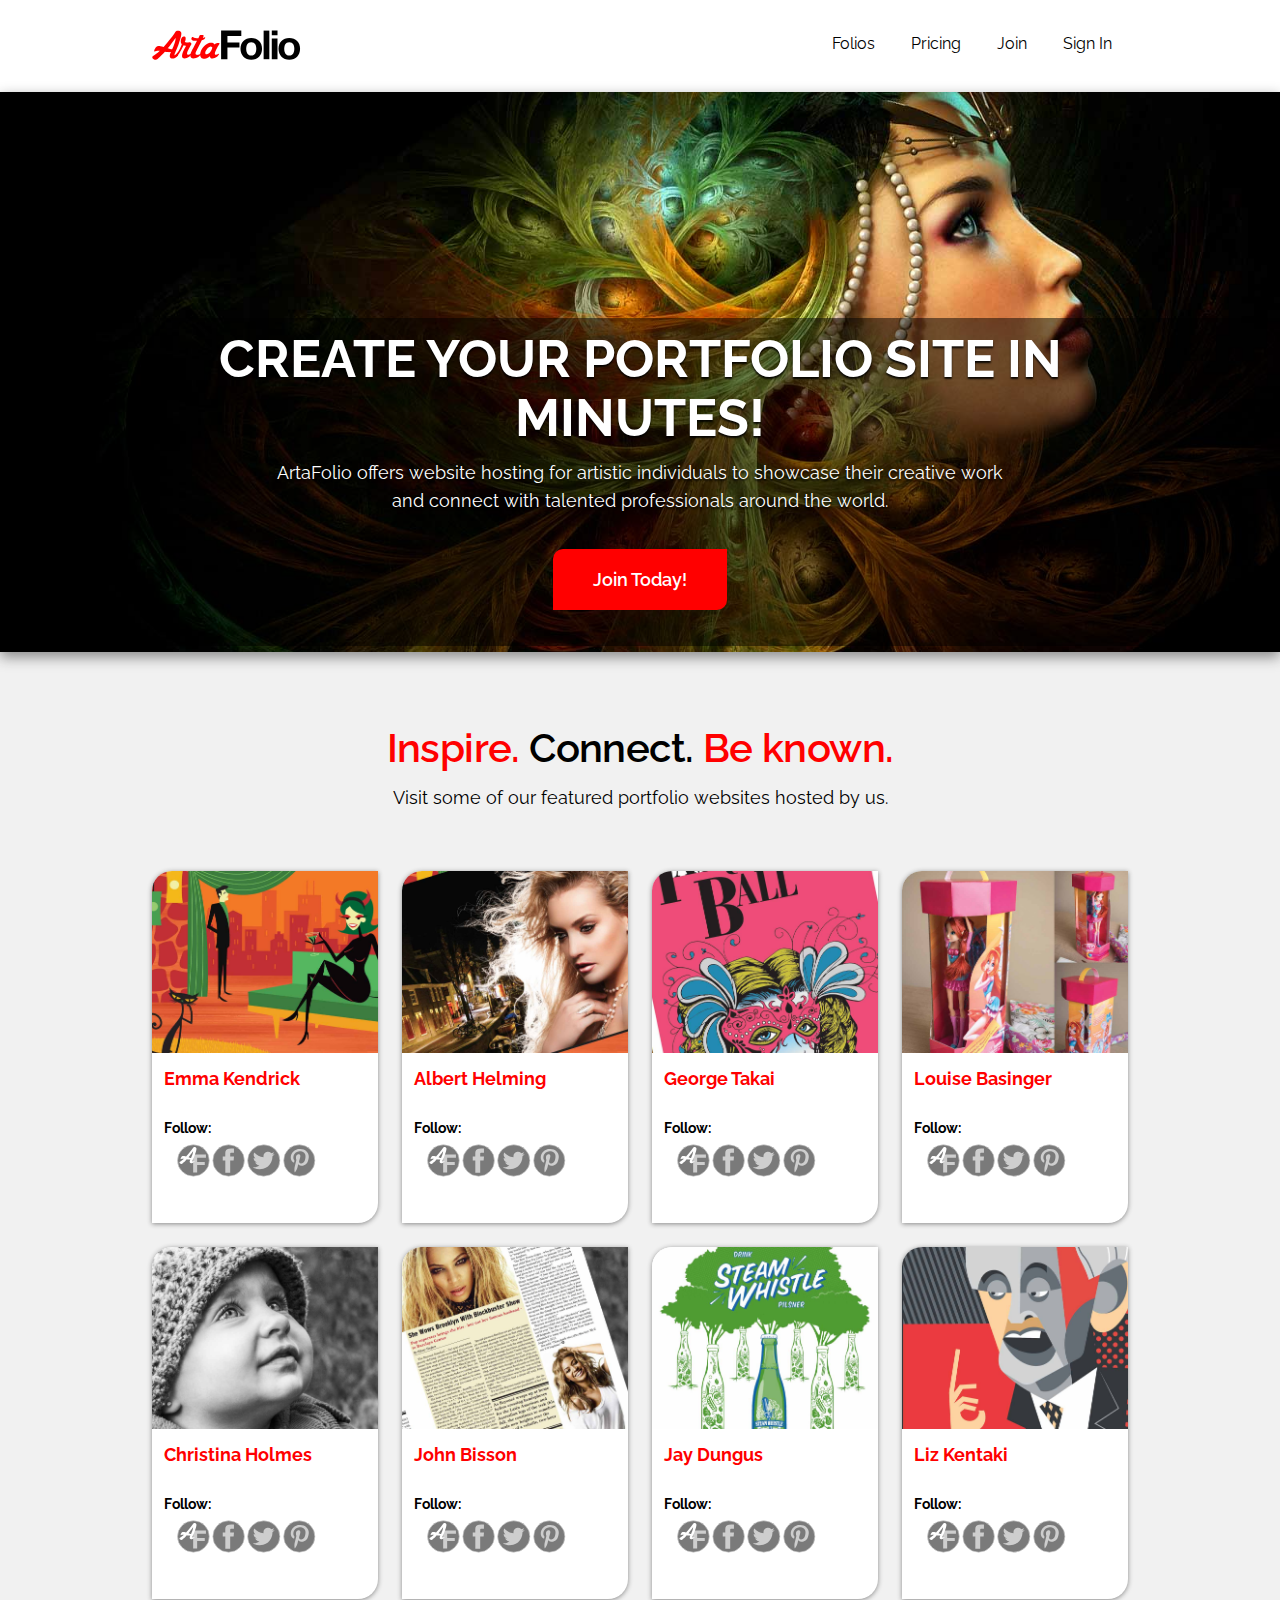
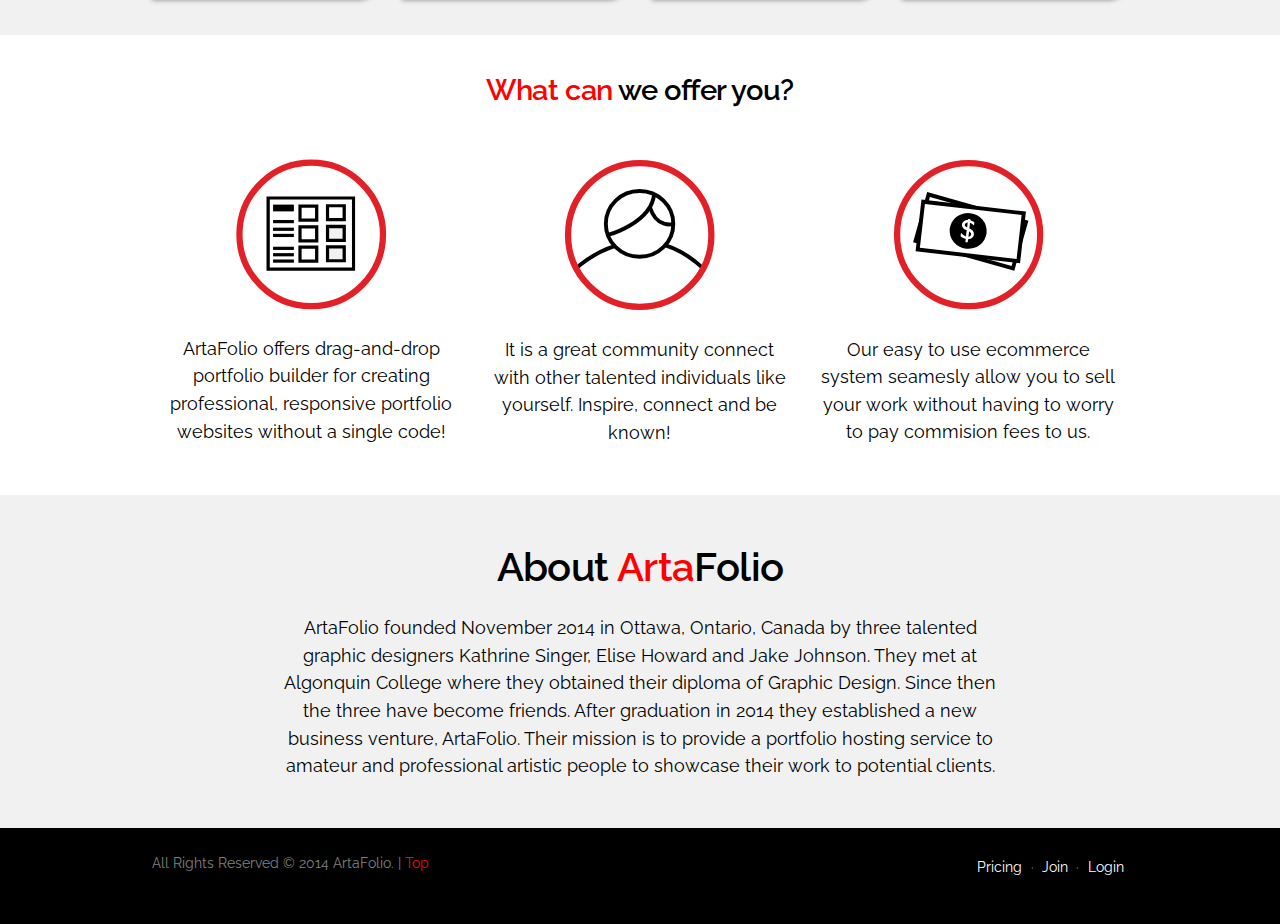
==== commit 09262872: "Grammar mistake, sigh" ====
--- a/index.html
+++ b/index.html
@@ -257,7 +257,7 @@
 
     <div class="portfolio-wrapper island">
         <h2 class="strong center zetta island push-0">About <span class="red">Arta</span>Folio</h2>
-        <p class="center p-center mega">ArtaFolio founded in November 2014, Ottawa, Ontario, Canada by three talented graphic designers Kathrine Singer, Elise Howard and Jake Johnson. They met at Algonquin College where they obtained their diploma of Graphic Design. Since then the three have become friends. After graduation in 2014 they established a new business venture, ArtaFolio. Their mission is to provide a portfolio hosting service to amateur and professional artistic people to showcase their work to potential clients.</p> 
+        <p class="center p-center mega">ArtaFolio founded November 2014 in Ottawa, Ontario, Canada by three talented graphic designers Kathrine Singer, Elise Howard and Jake Johnson. They met at Algonquin College where they obtained their diploma of Graphic Design. Since then the three have become friends. After graduation in 2014 they established a new business venture, ArtaFolio. Their mission is to provide a portfolio hosting service to amateur and professional artistic people to showcase their work to potential clients.</p> 
     </div>
 </main>    
     
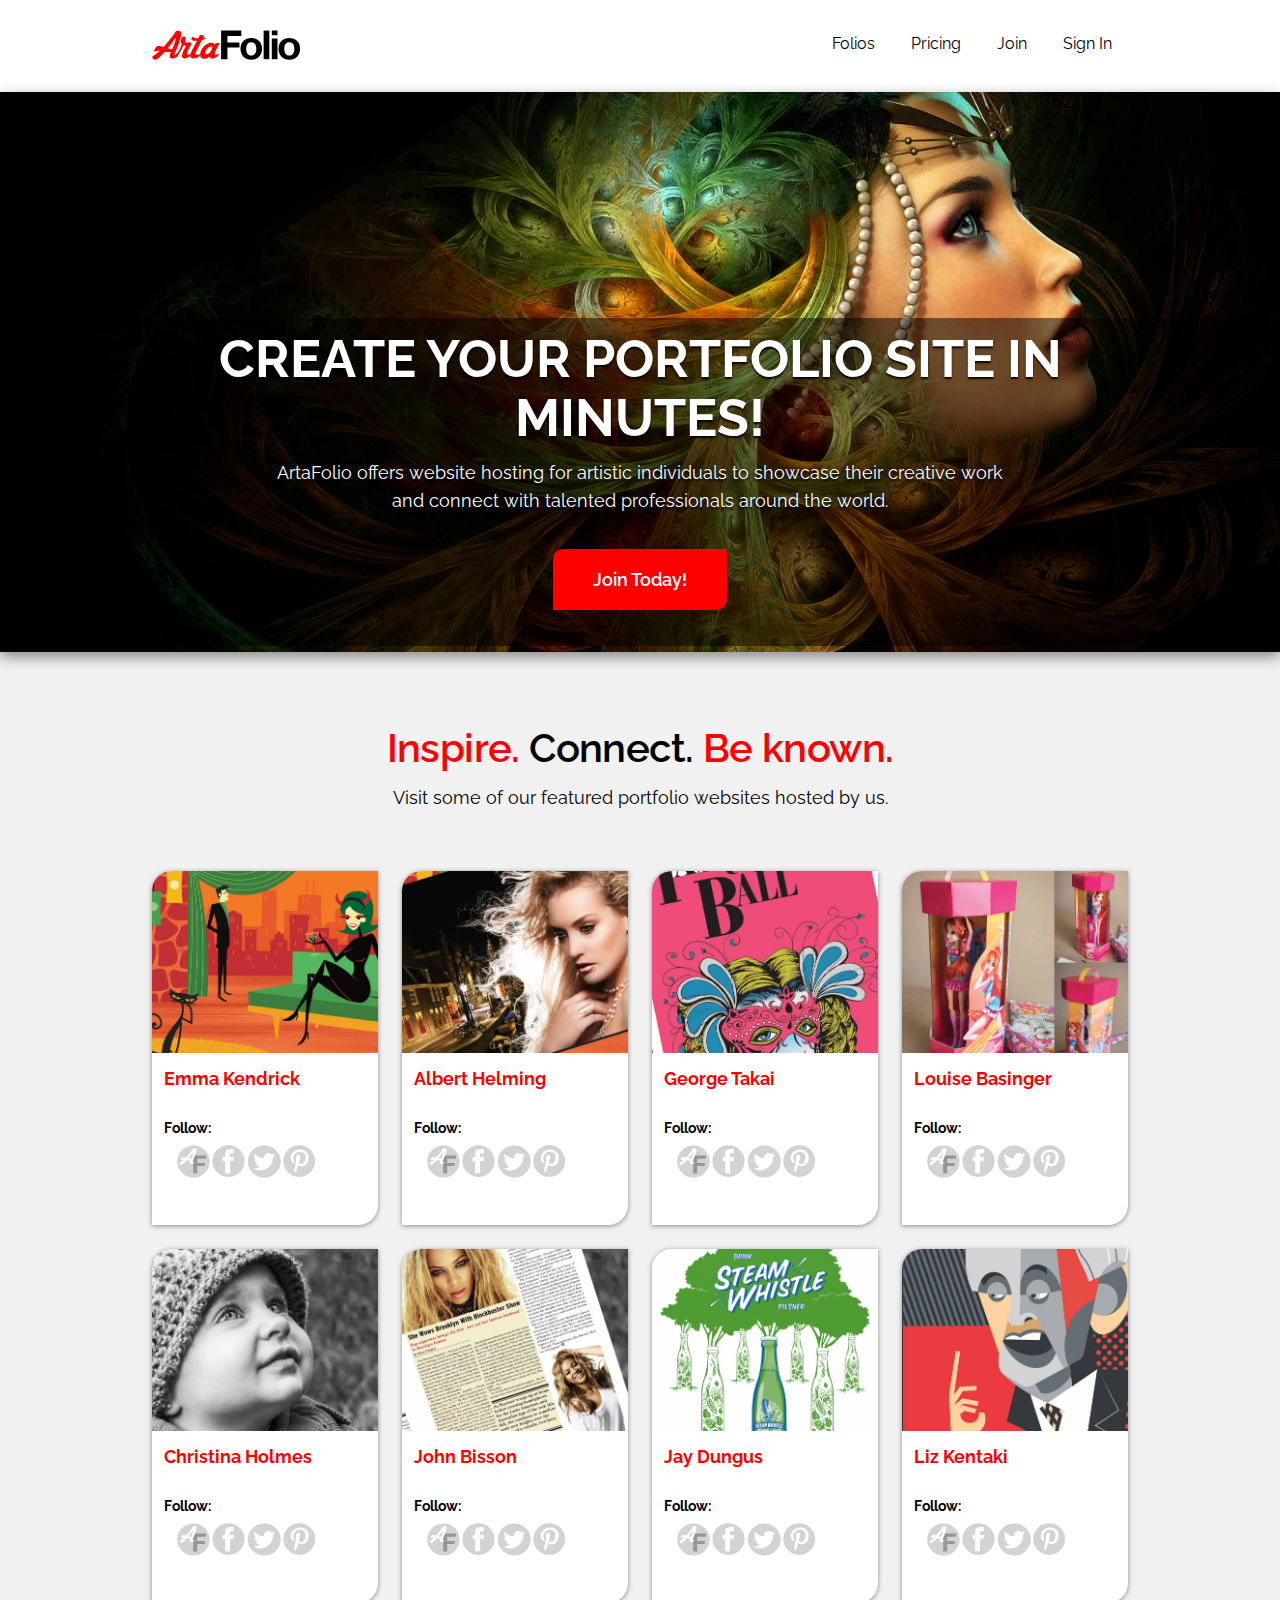
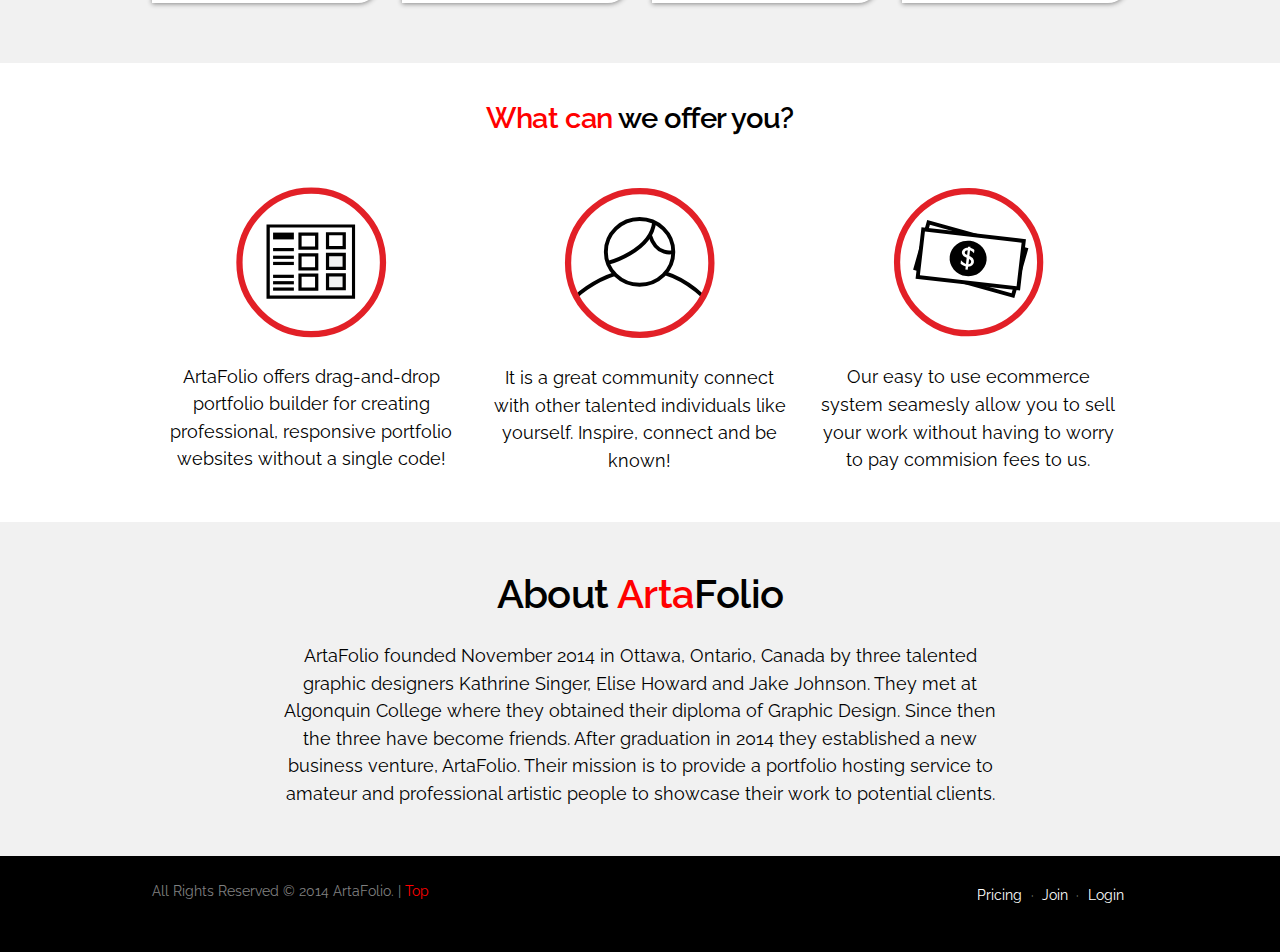
==== commit 698302a8: "Social media icon colour adjustment" ====
--- a/index.html
+++ b/index.html
@@ -49,7 +49,7 @@
             <p class="center p-center mega pad-top-half">Visit some of our featured portfolio websites hosted by us.</p>
         </div>
         
-        <div class="artblock-wrapper">
+        <div class="artblock-wrapper pad-bottom">
             <div class="grid gutter-1-2">
                 <div class="island-1-2 unit unit-xs-1 unit-s-1-2 unit-m-1-3 unit-l-1-4">
                     <div class="artist-wrapper">
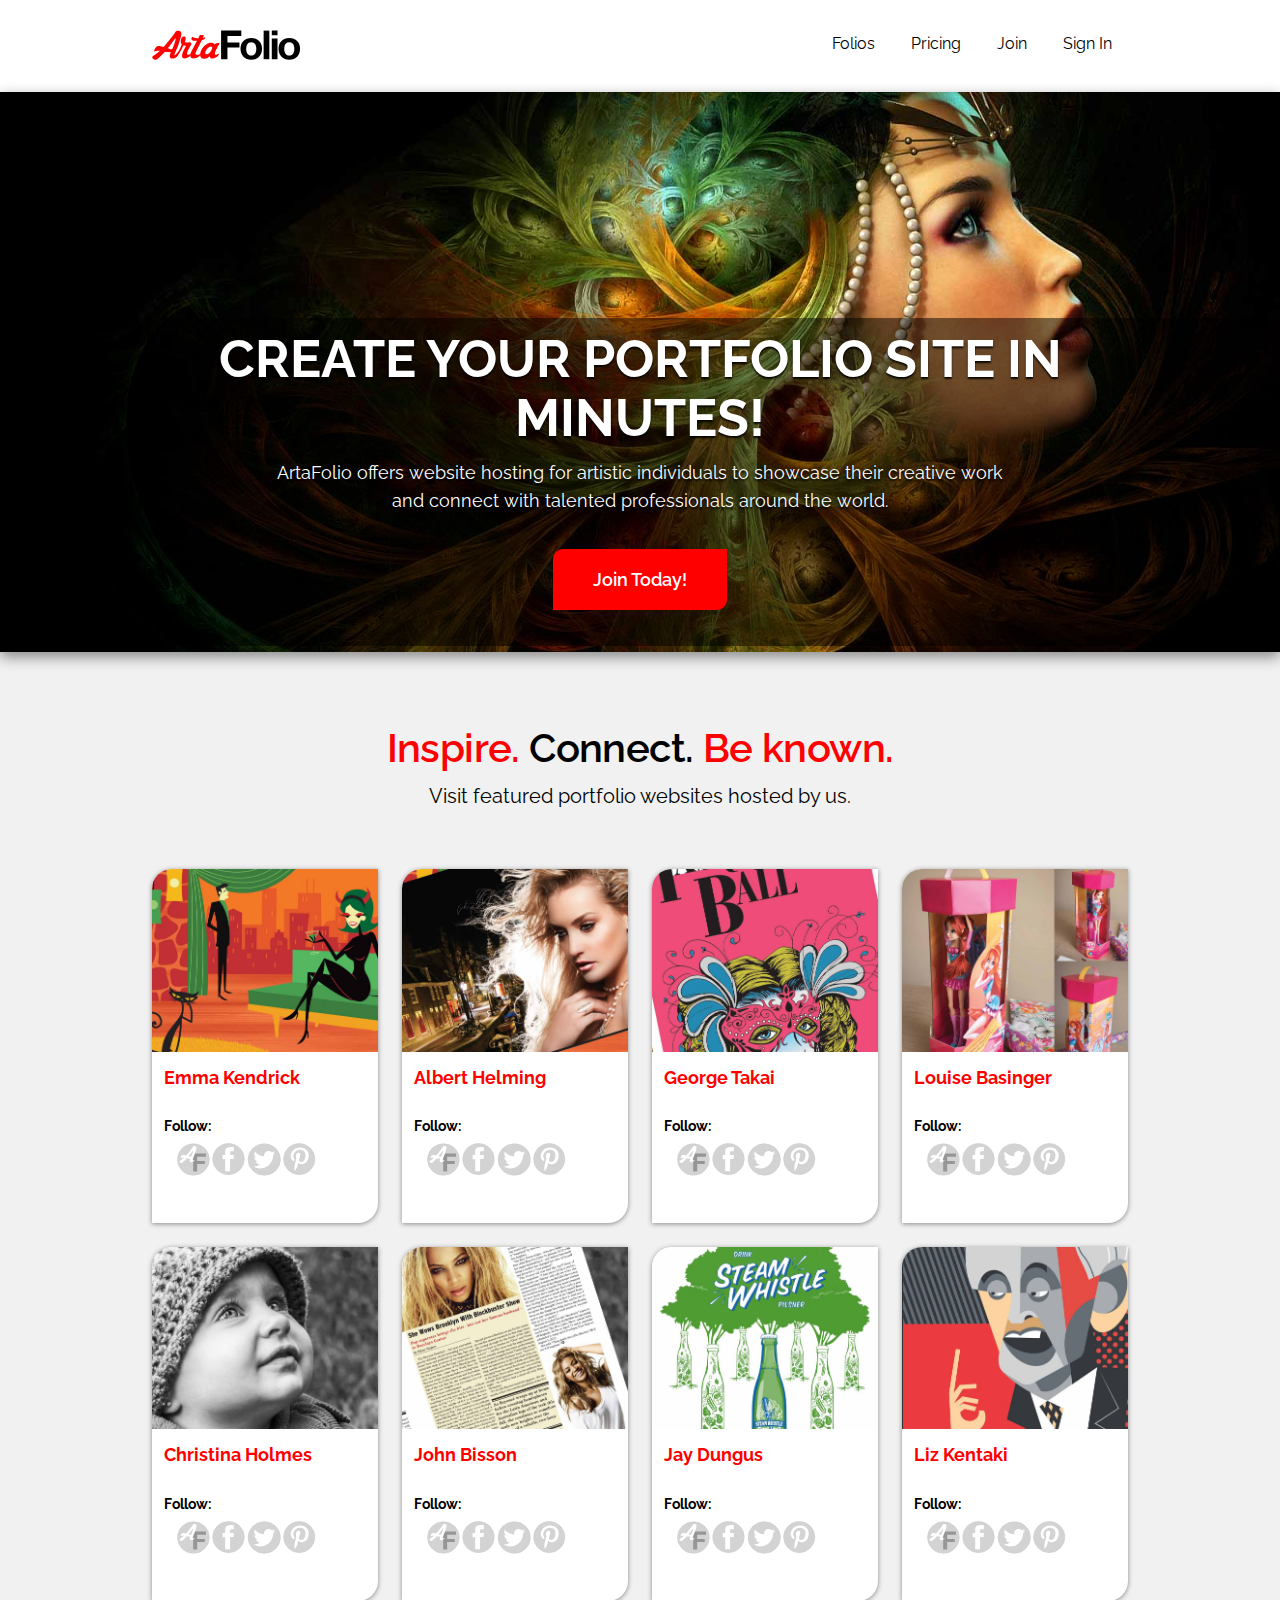
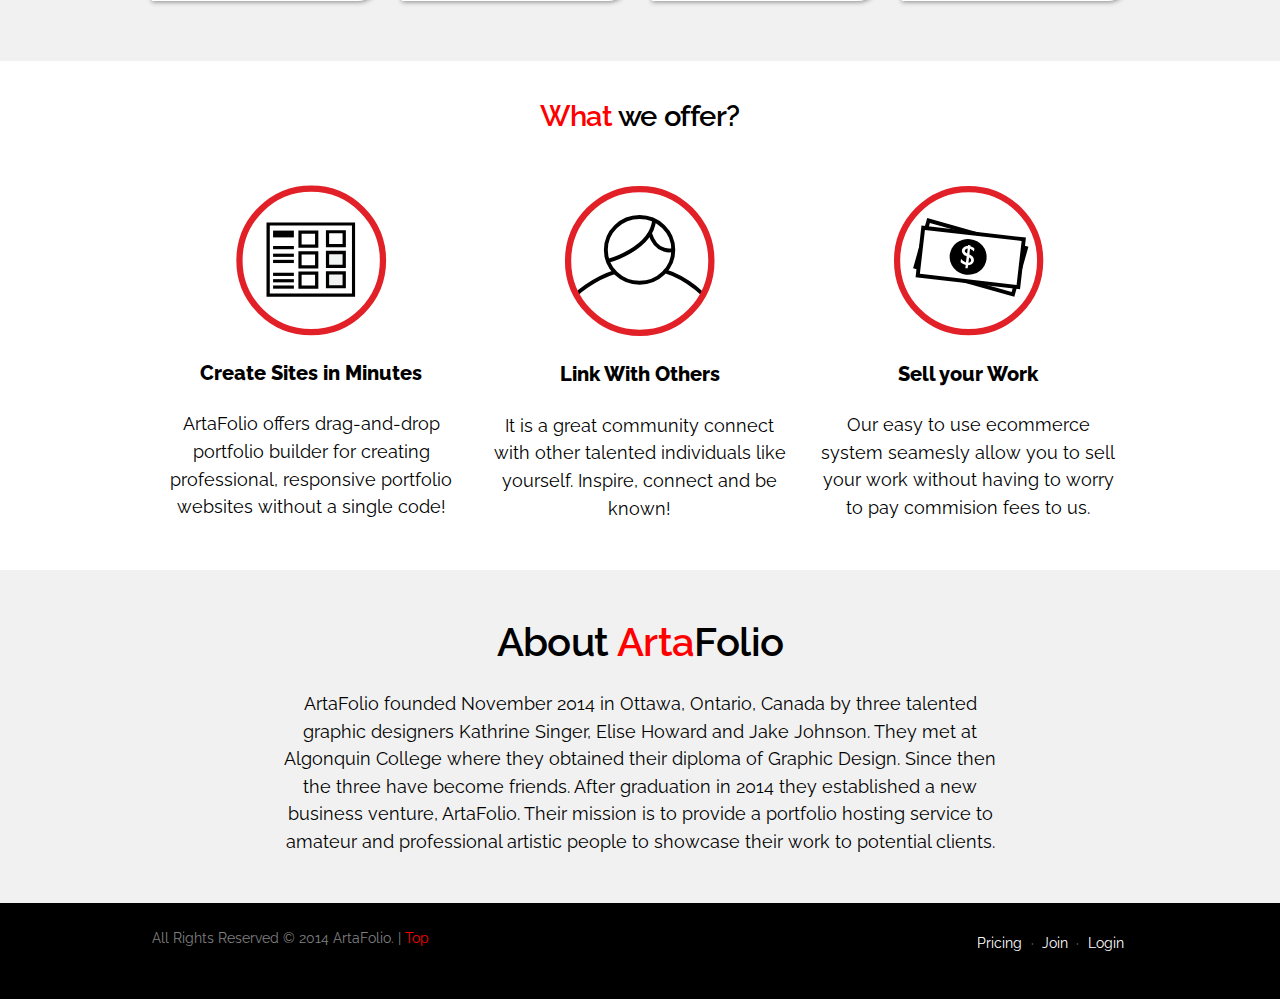
==== commit 92ecaafc: "New text added" ====
--- a/index.html
+++ b/index.html
@@ -2,7 +2,7 @@
 <html lang="en-ca">
 <head>
     <meta charset="utf-8">
-    <title>ArtaFolio - Create professiona</title>
+    <title>ArtaFolio - Create professional online portfolios!</title>
     <link href="css/main.css" rel="stylesheet">
     <link href="css/grid.css" rel="stylesheet">
     <link href="css/typography.css" rel="stylesheet">
@@ -46,7 +46,7 @@
     <div class="pad-top portfolio-wrapper pad-bottom">
         <div class="island">
             <h2 class="strong center zetta gutter pad-top push-0"><span class="red">Inspire.</span> Connect. <span class="red">Be known.</span></h2>
-            <p class="center p-center mega pad-top-half">Visit some of our featured portfolio websites hosted by us.</p>
+            <p class="center p-center giga pad-top-half">Visit featured portfolio websites hosted by us.</p>
         </div>
         
         <div class="artblock-wrapper pad-bottom">
@@ -234,20 +234,23 @@
         <div class="grid pad-top-half">
             <div class="artblock-wrapper">
                 <div class="unit unit-xs-1 unit-s-1 unit-m-1 unit-l-1">
-                    <h2 class="center strong gutter-half exa"><span class="red">What can</span> we offer you?</h2>
+                    <h2 class="center strong gutter-half exa"><span class="red">What</span> we offer?</h2>
                 </div>
             
                 <div class="grid pad-top">
                     <div class="gutter-half unit unit-xs-1 unit-s-1 unit-m-1-3 unit-l-1-3">
                         <img class="pad-top pad-bottom half-size" src="images/af-icons-02.svg" alt="Create your own portfolio site">
+                        <h3 class="giga center extra-strong">Create Sites in Minutes</h3>
                         <p class="mega center">ArtaFolio offers drag-and-drop portfolio builder for creating professional, responsive portfolio websites without a single code!</p>
                     </div>
                     <div class="gutter-half unit unit-xs-1 unit-s-1-2 unit-m-1-3 unit-l-1-3">
                         <img class="pad-top pad-bottom half-size" src="images/af-icons-01.svg" alt="Connect with other artists">
+                        <h3 class="giga center extra-strong">Link With Others</h3>
                         <p class="mega center">It is a great community connect with other talented individuals like yourself. Inspire, connect and be known!</p>
                     </div>
                     <div class="gutter-half unit unit-xs-1 unit-s-1-2 unit-m-1-3 unit-l-1-3">
                         <img class="pad-top pad-bottom half-size" src="images/af-icons-03.svg" alt="Sell your own works">
+                        <h3 class="giga center extra-strong">Sell your Work</h3>
                         <p class="mega center">Our easy to use ecommerce system seamesly allow you to sell your work without having to worry to pay commision fees to us.<p>
                     </div>
                 </div>
--- a/css/main.css
+++ b/css/main.css
@@ -262,6 +262,10 @@
     font-weight: 600;
 }
 
+.extra-strong {
+    font-weight: 800;
+}
+
 /* ------------ FEATURED ends ------------ */
 
 /* ------------ COLOURS CENTERED-ELEMENTS MISC starts ------------ */
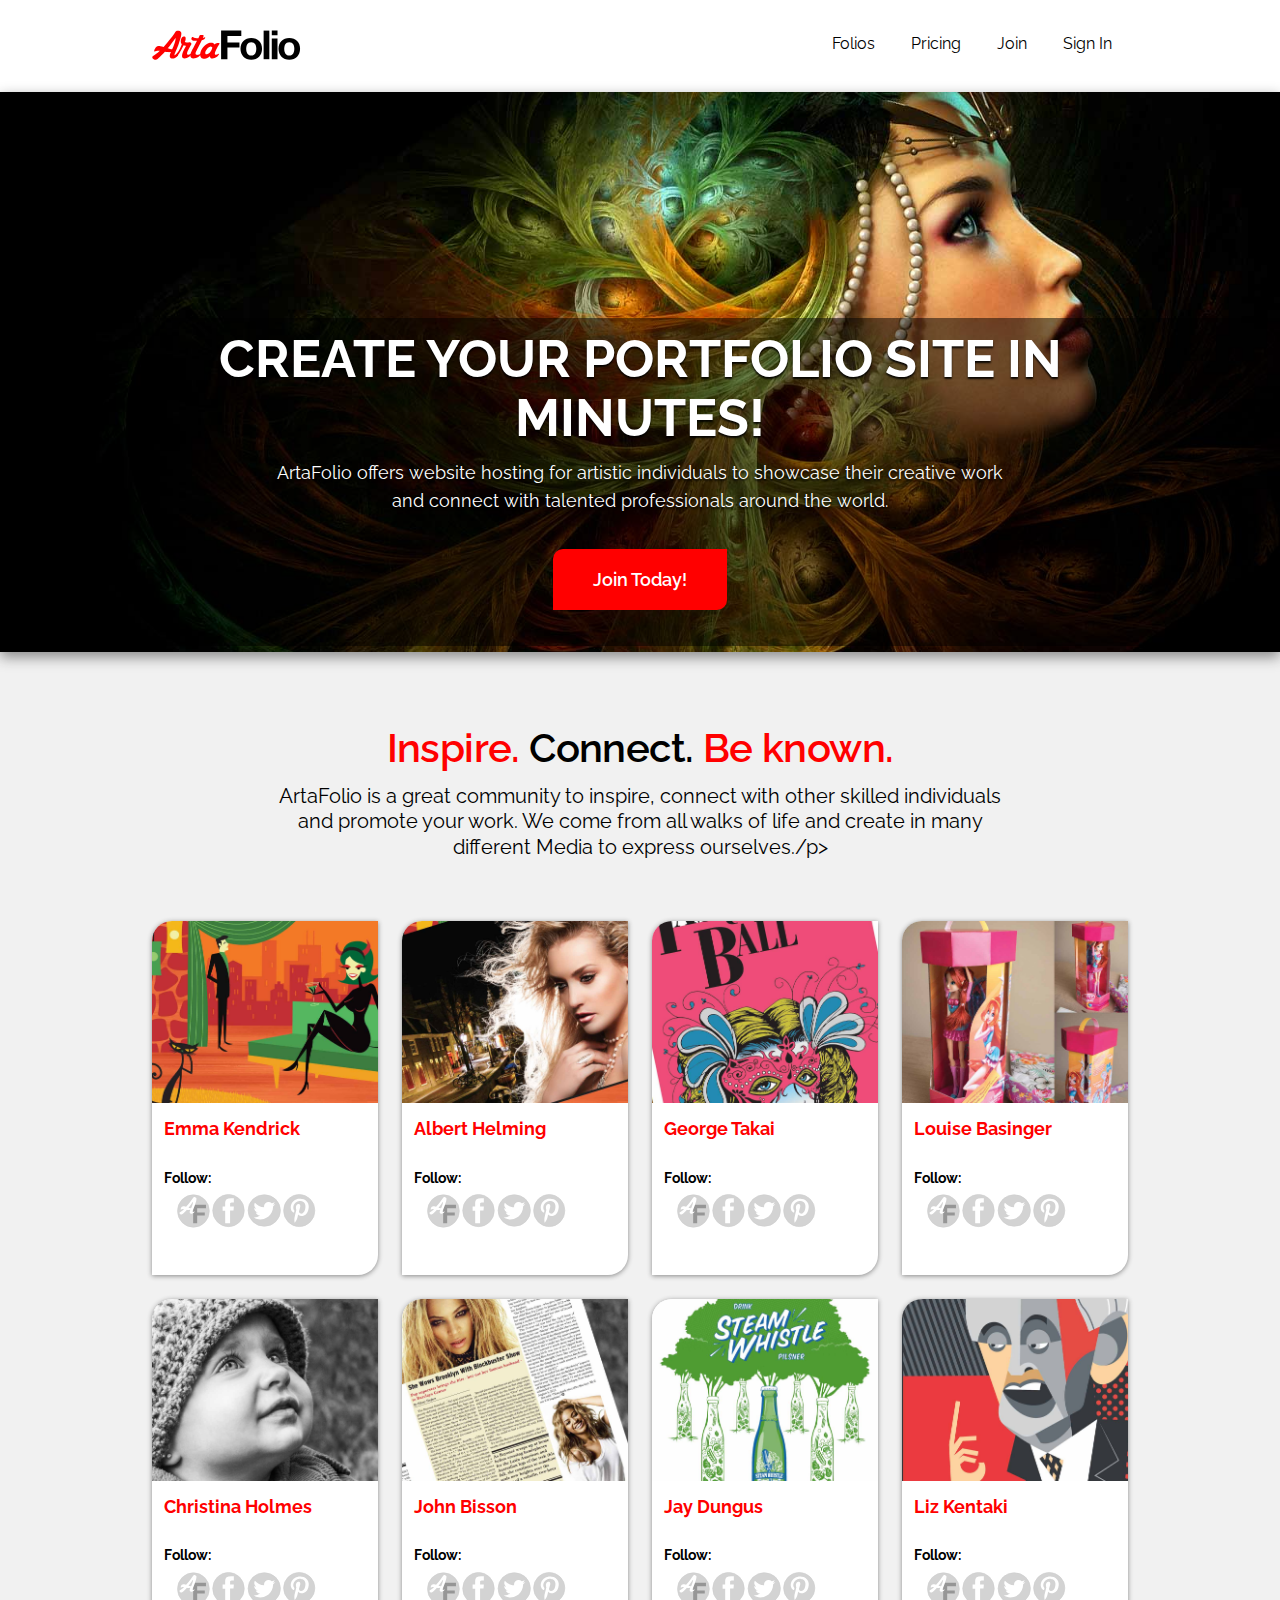
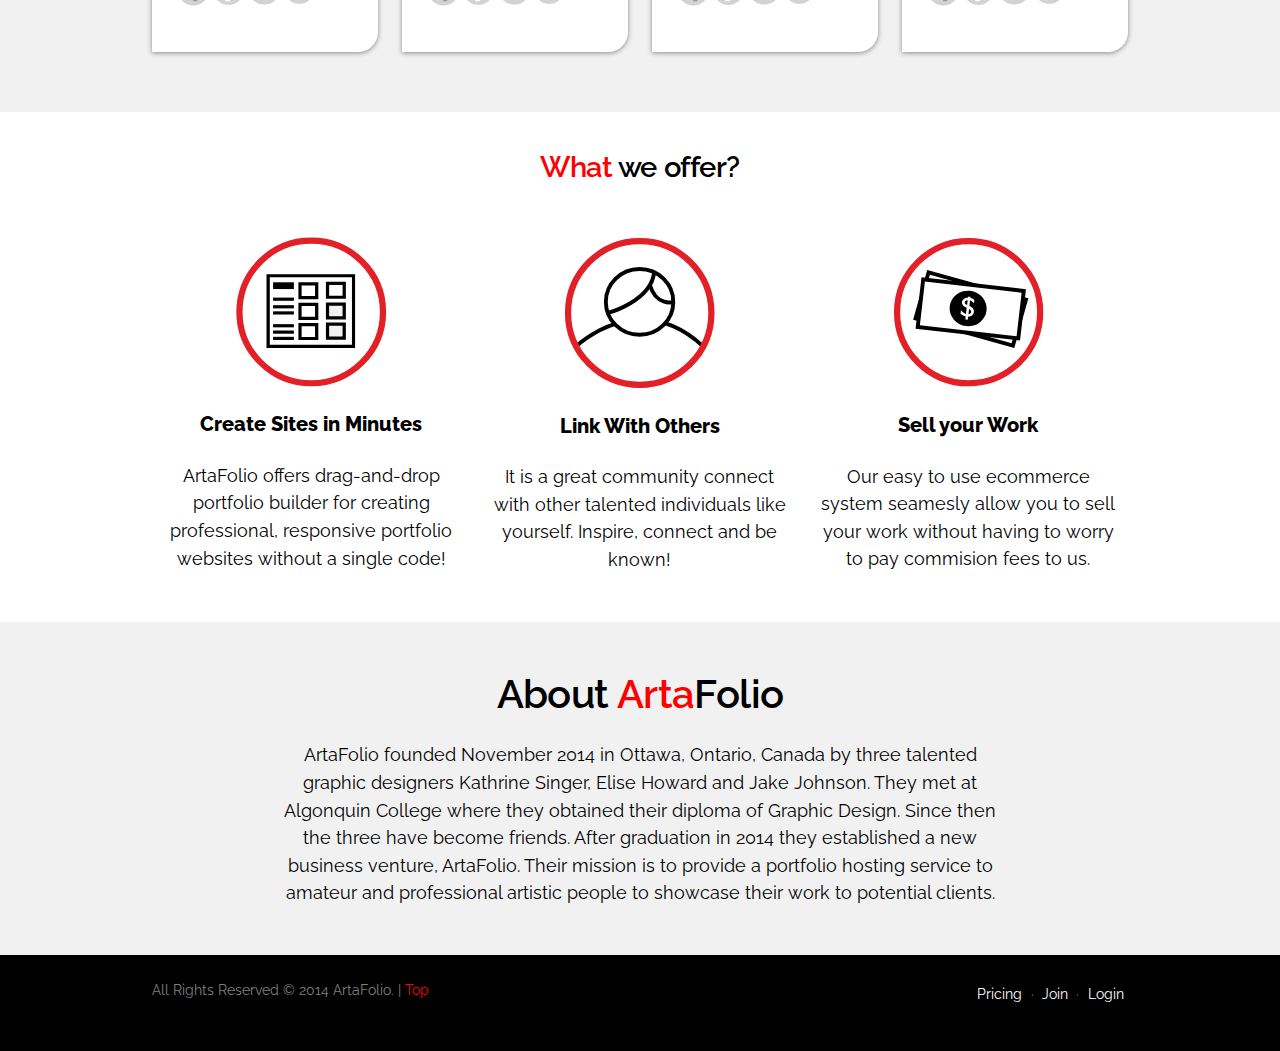
==== commit be2bf35c: "Text edit" ====
--- a/index.html
+++ b/index.html
@@ -46,7 +46,7 @@
     <div class="pad-top portfolio-wrapper pad-bottom">
         <div class="island">
             <h2 class="strong center zetta gutter pad-top push-0"><span class="red">Inspire.</span> Connect. <span class="red">Be known.</span></h2>
-            <p class="center p-center giga pad-top-half">Visit featured portfolio websites hosted by us.</p>
+            <p class="center p-center giga pad-top-half">ArtaFolio is a great community to inspire, connect with other skilled individuals and promote your work. We come from all walks of life and create in many different Media to express ourselves./p>
         </div>
         
         <div class="artblock-wrapper pad-bottom">
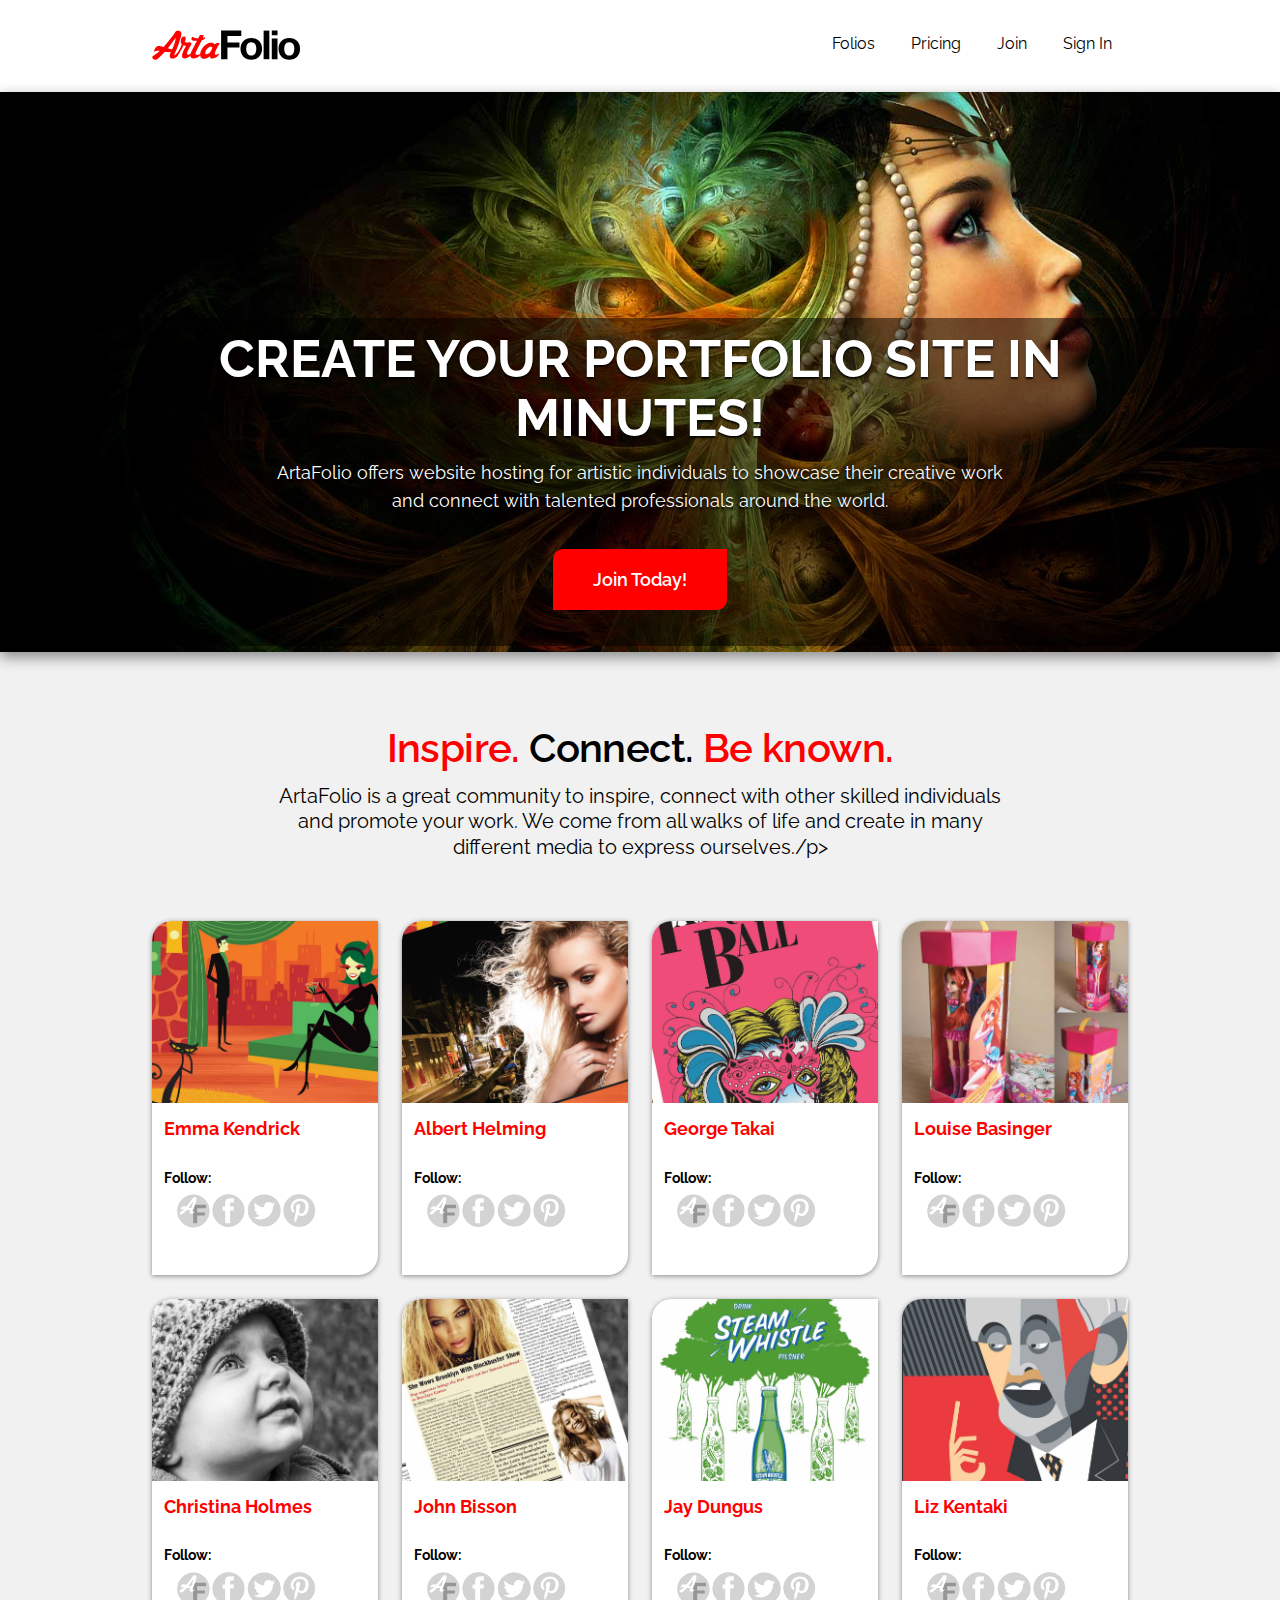
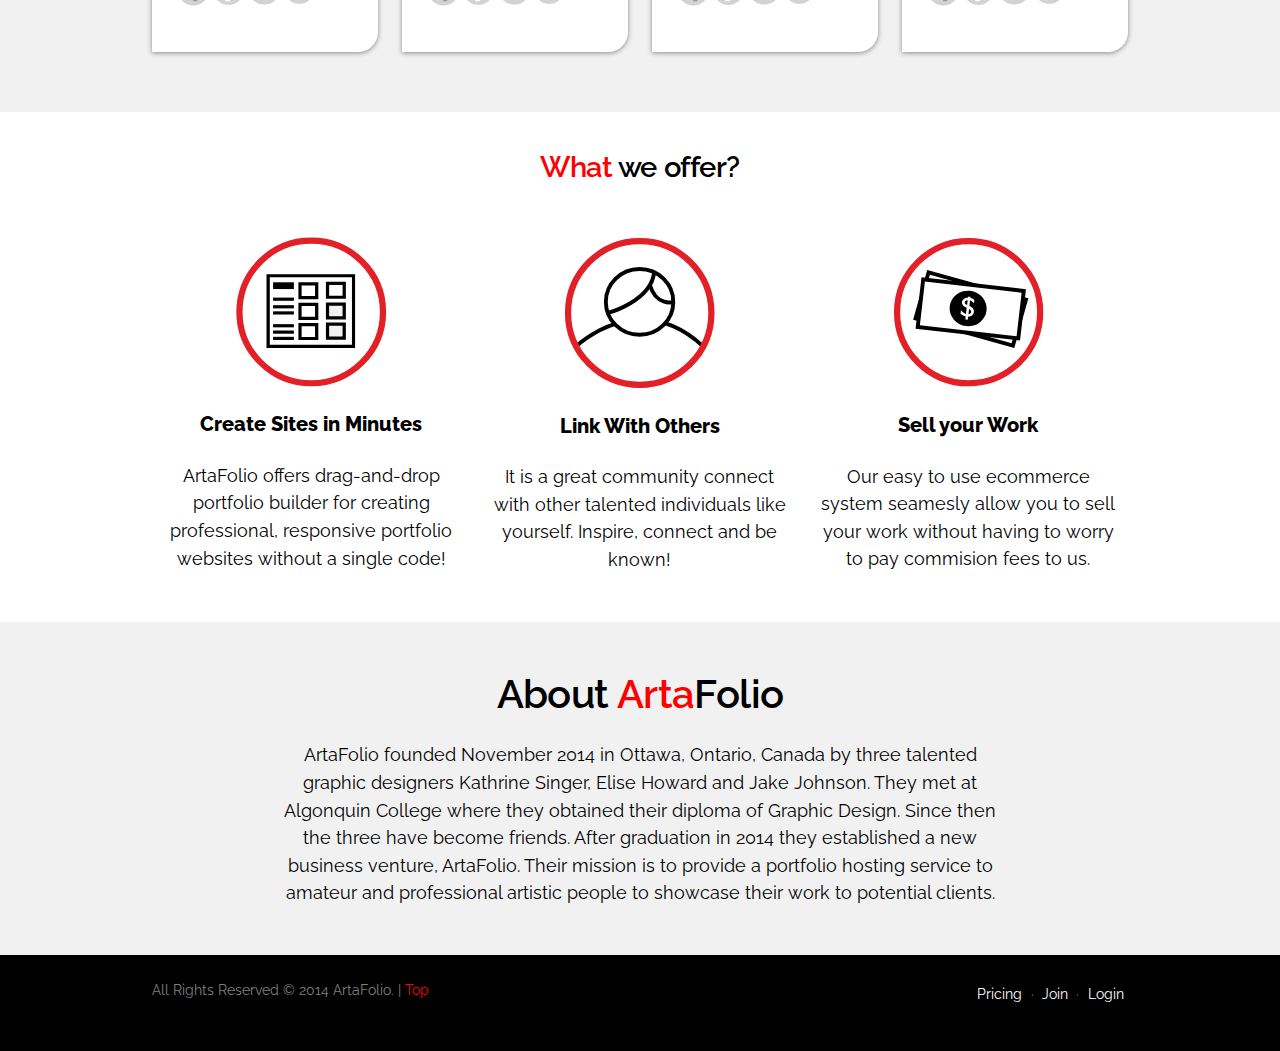
==== commit 2cb70b79: "text edit" ====
--- a/index.html
+++ b/index.html
@@ -46,7 +46,7 @@
     <div class="pad-top portfolio-wrapper pad-bottom">
         <div class="island">
             <h2 class="strong center zetta gutter pad-top push-0"><span class="red">Inspire.</span> Connect. <span class="red">Be known.</span></h2>
-            <p class="center p-center giga pad-top-half">ArtaFolio is a great community to inspire, connect with other skilled individuals and promote your work. We come from all walks of life and create in many different Media to express ourselves./p>
+            <p class="center p-center giga pad-top-half">ArtaFolio is a great community to inspire, connect with other skilled individuals and promote your work. We come from all walks of life and create in many different media to express ourselves./p>
         </div>
         
         <div class="artblock-wrapper pad-bottom">
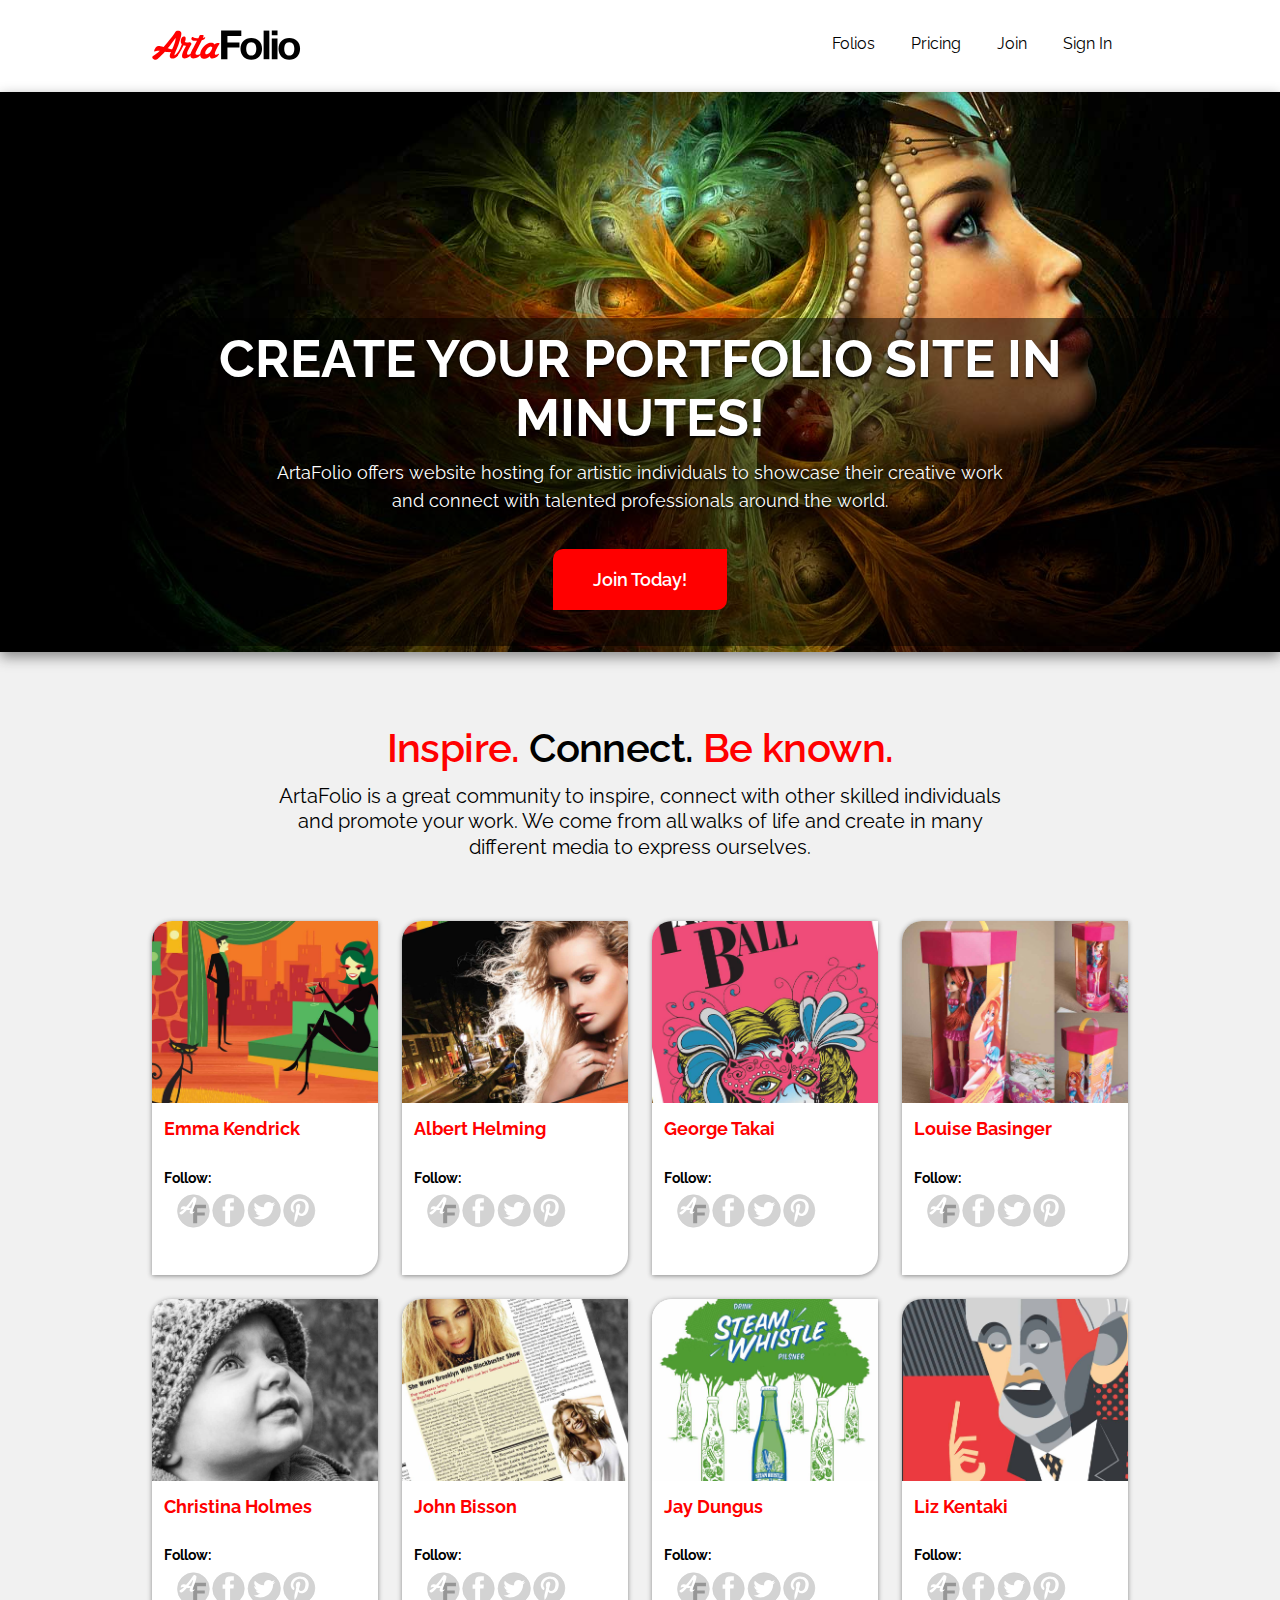
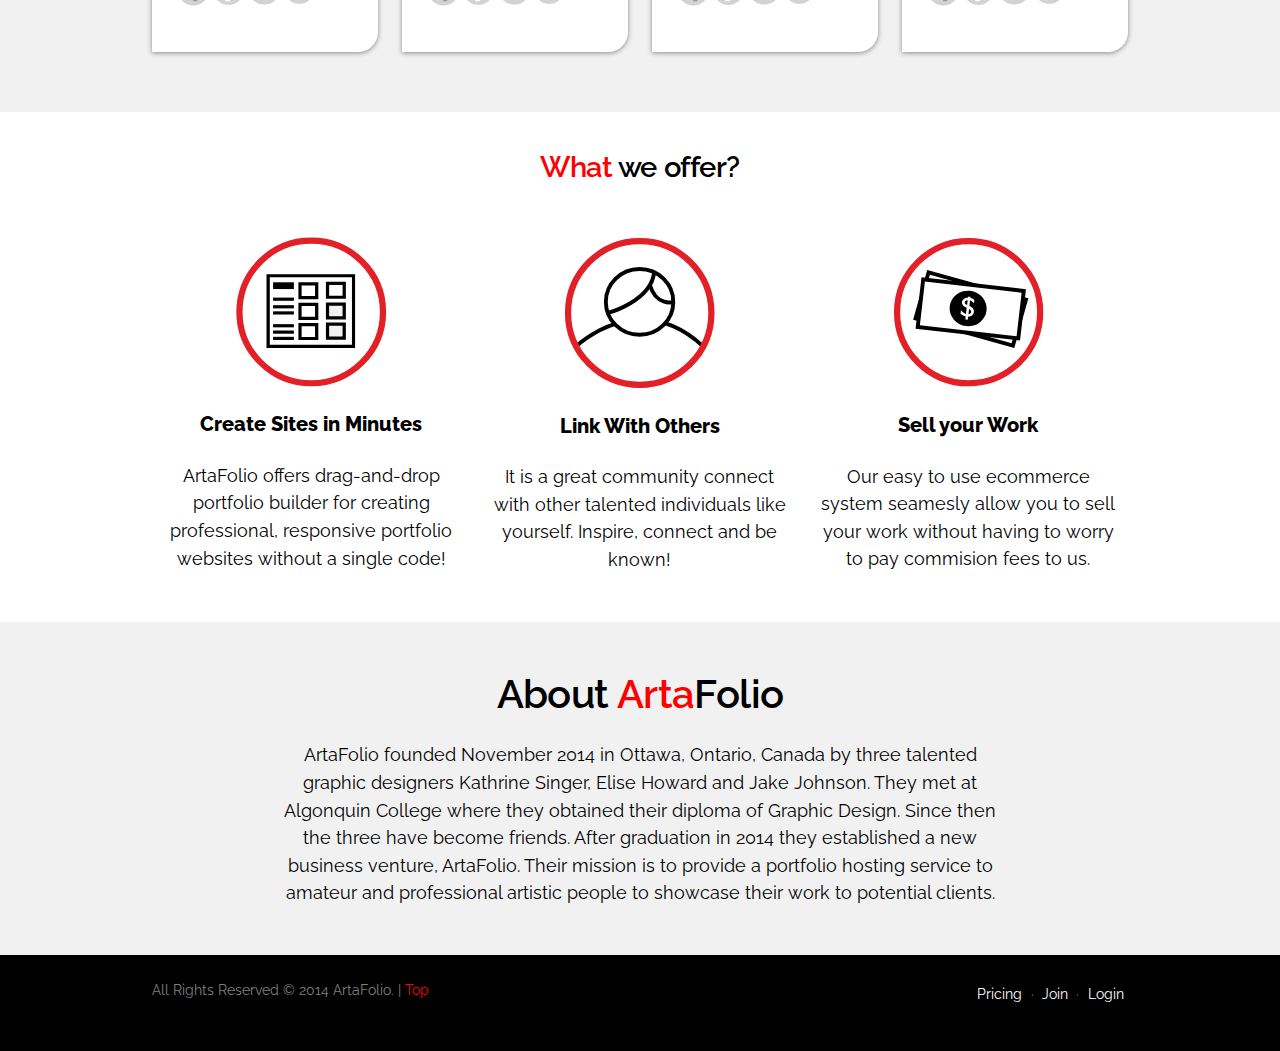
==== commit 1540a1cd: "Deleted <" ====
--- a/index.html
+++ b/index.html
@@ -46,7 +46,7 @@
     <div class="pad-top portfolio-wrapper pad-bottom">
         <div class="island">
             <h2 class="strong center zetta gutter pad-top push-0"><span class="red">Inspire.</span> Connect. <span class="red">Be known.</span></h2>
-            <p class="center p-center giga pad-top-half">ArtaFolio is a great community to inspire, connect with other skilled individuals and promote your work. We come from all walks of life and create in many different media to express ourselves./p>
+            <p class="center p-center giga pad-top-half">ArtaFolio is a great community to inspire, connect with other skilled individuals and promote your work. We come from all walks of life and create in many different media to express ourselves.</p>
         </div>
         
         <div class="artblock-wrapper pad-bottom">
